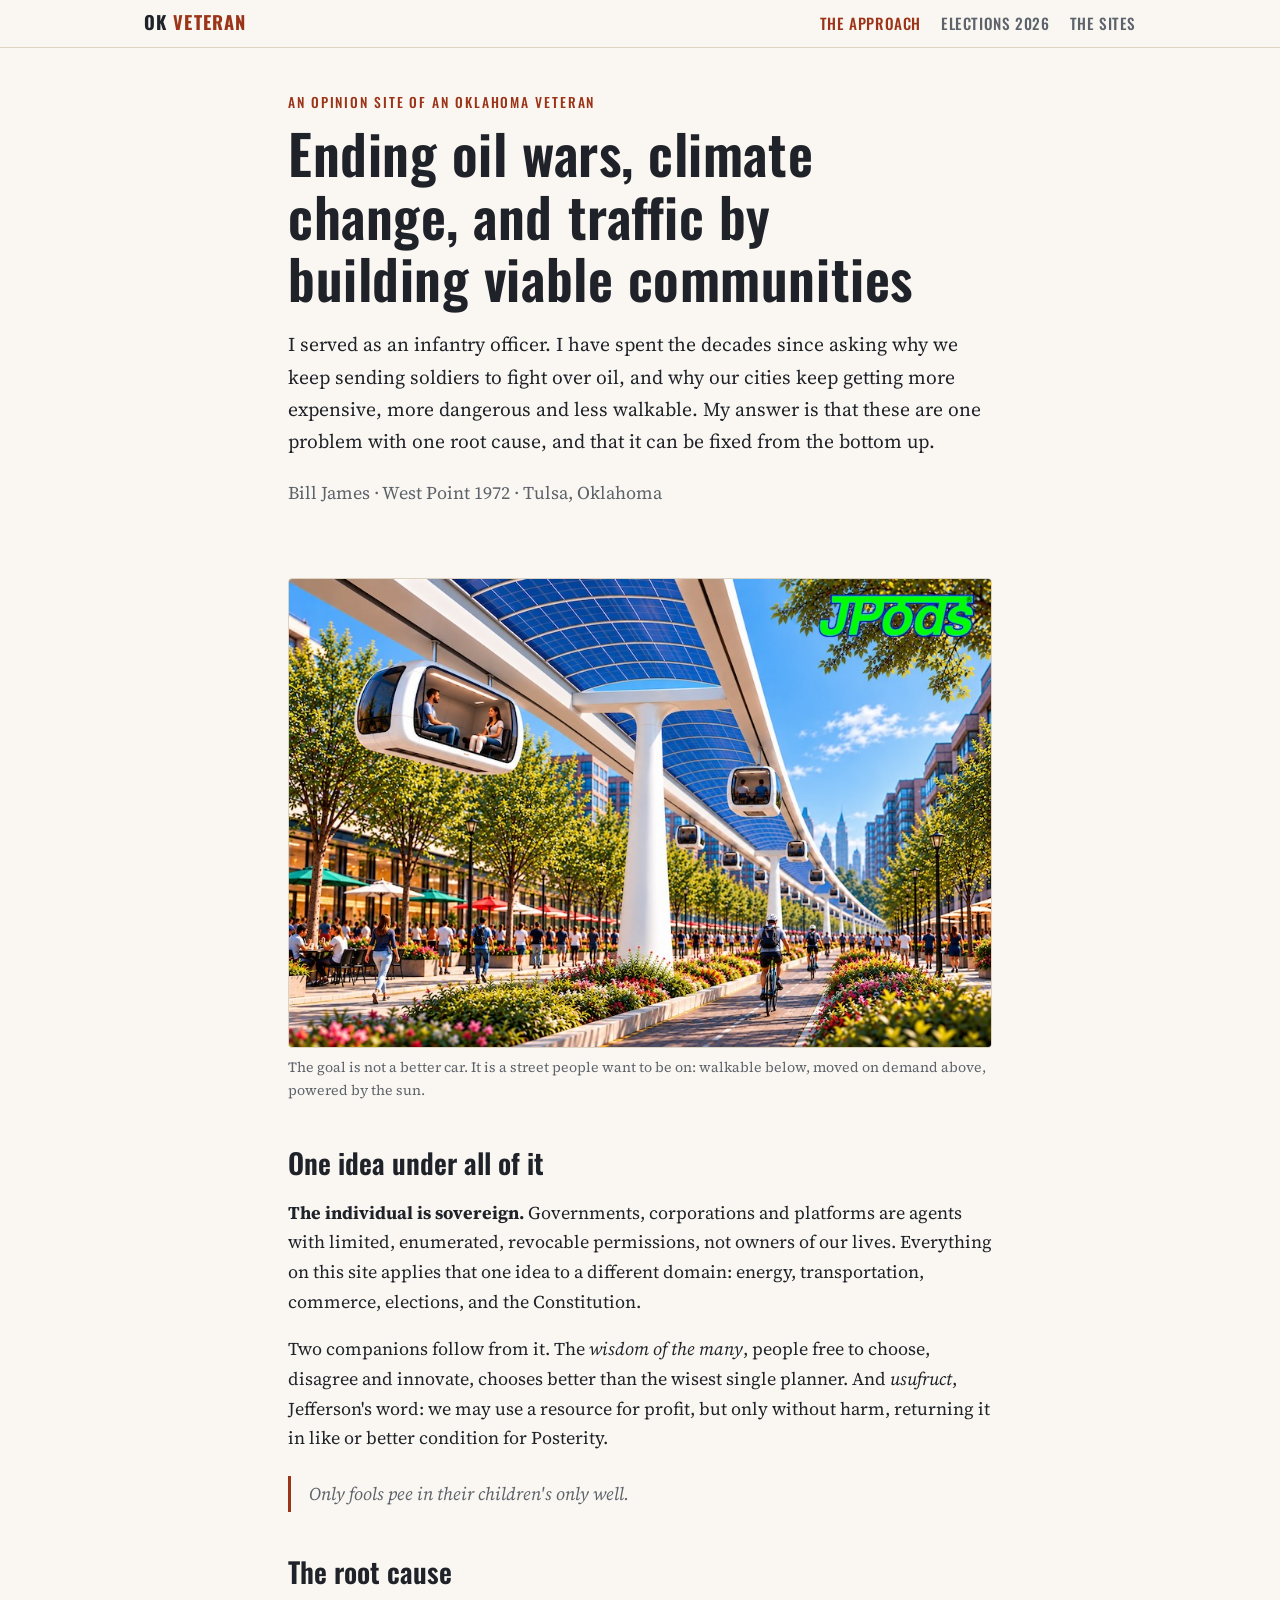
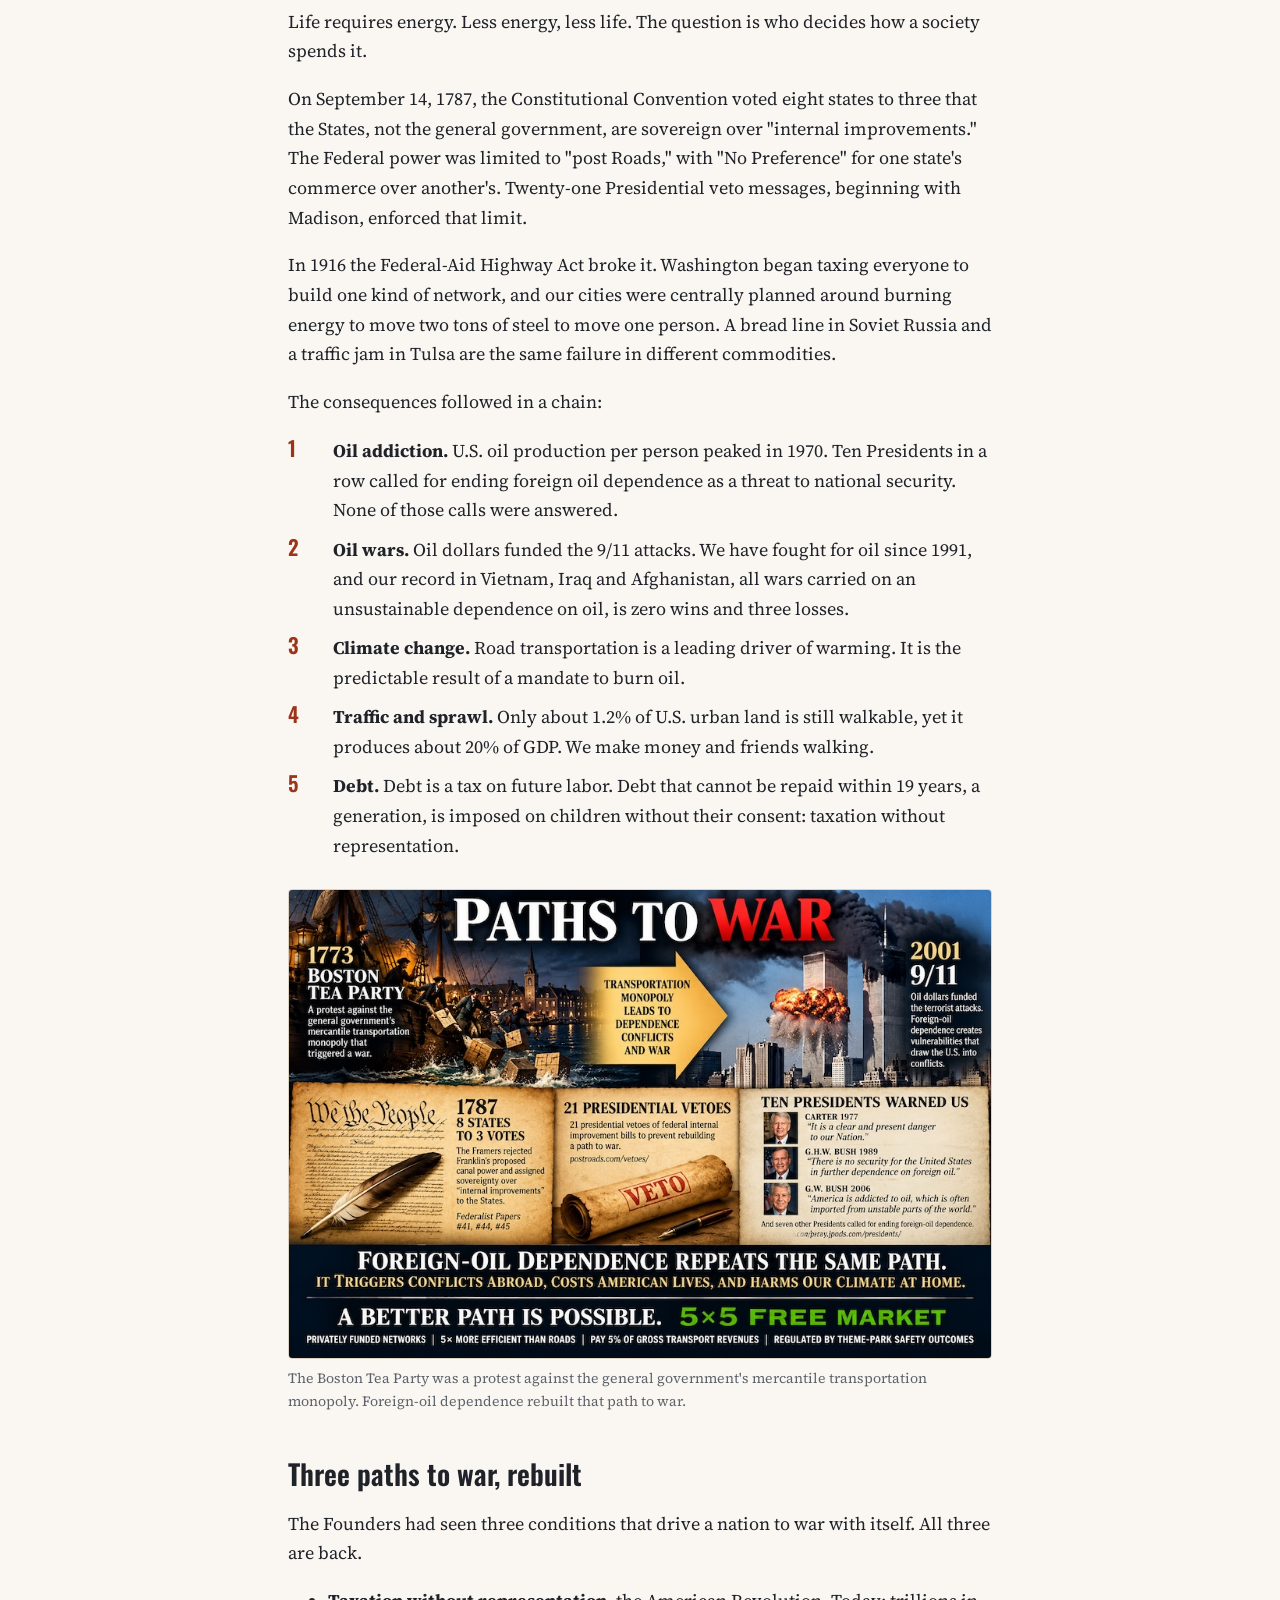
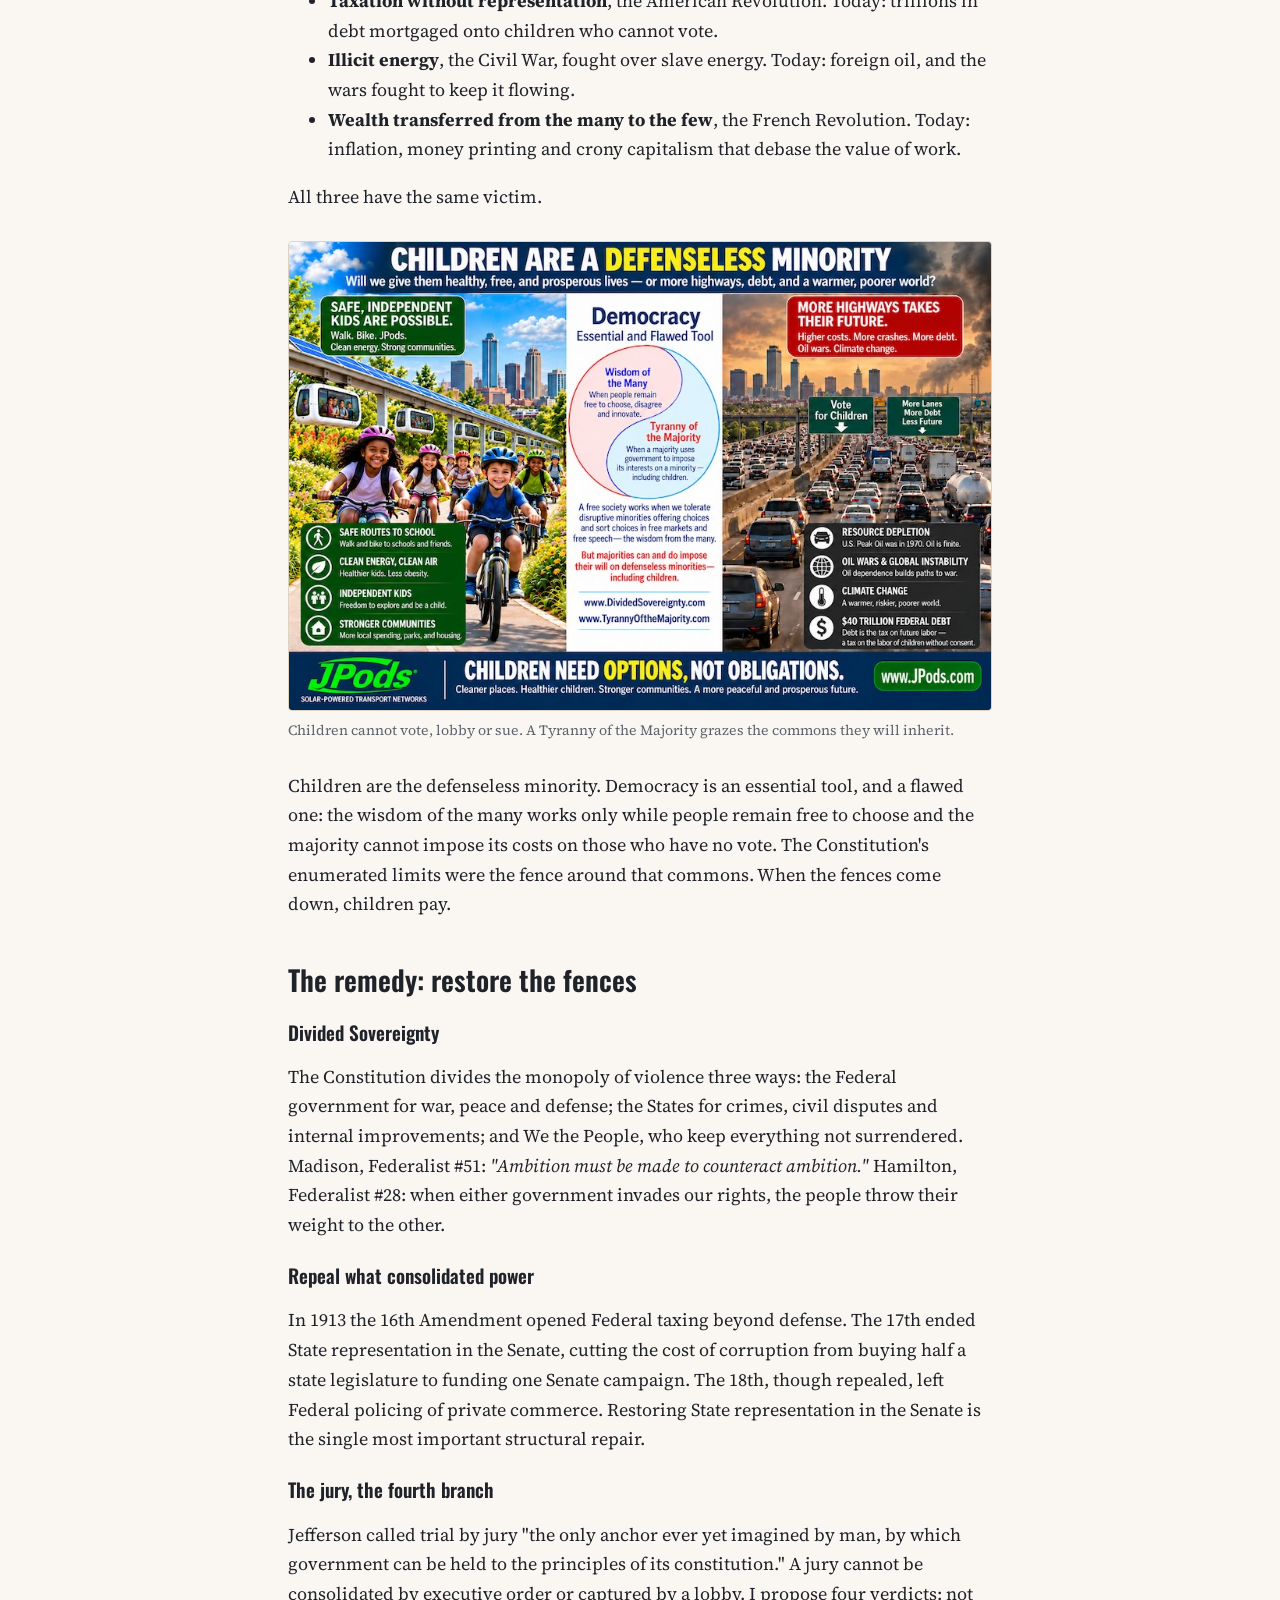
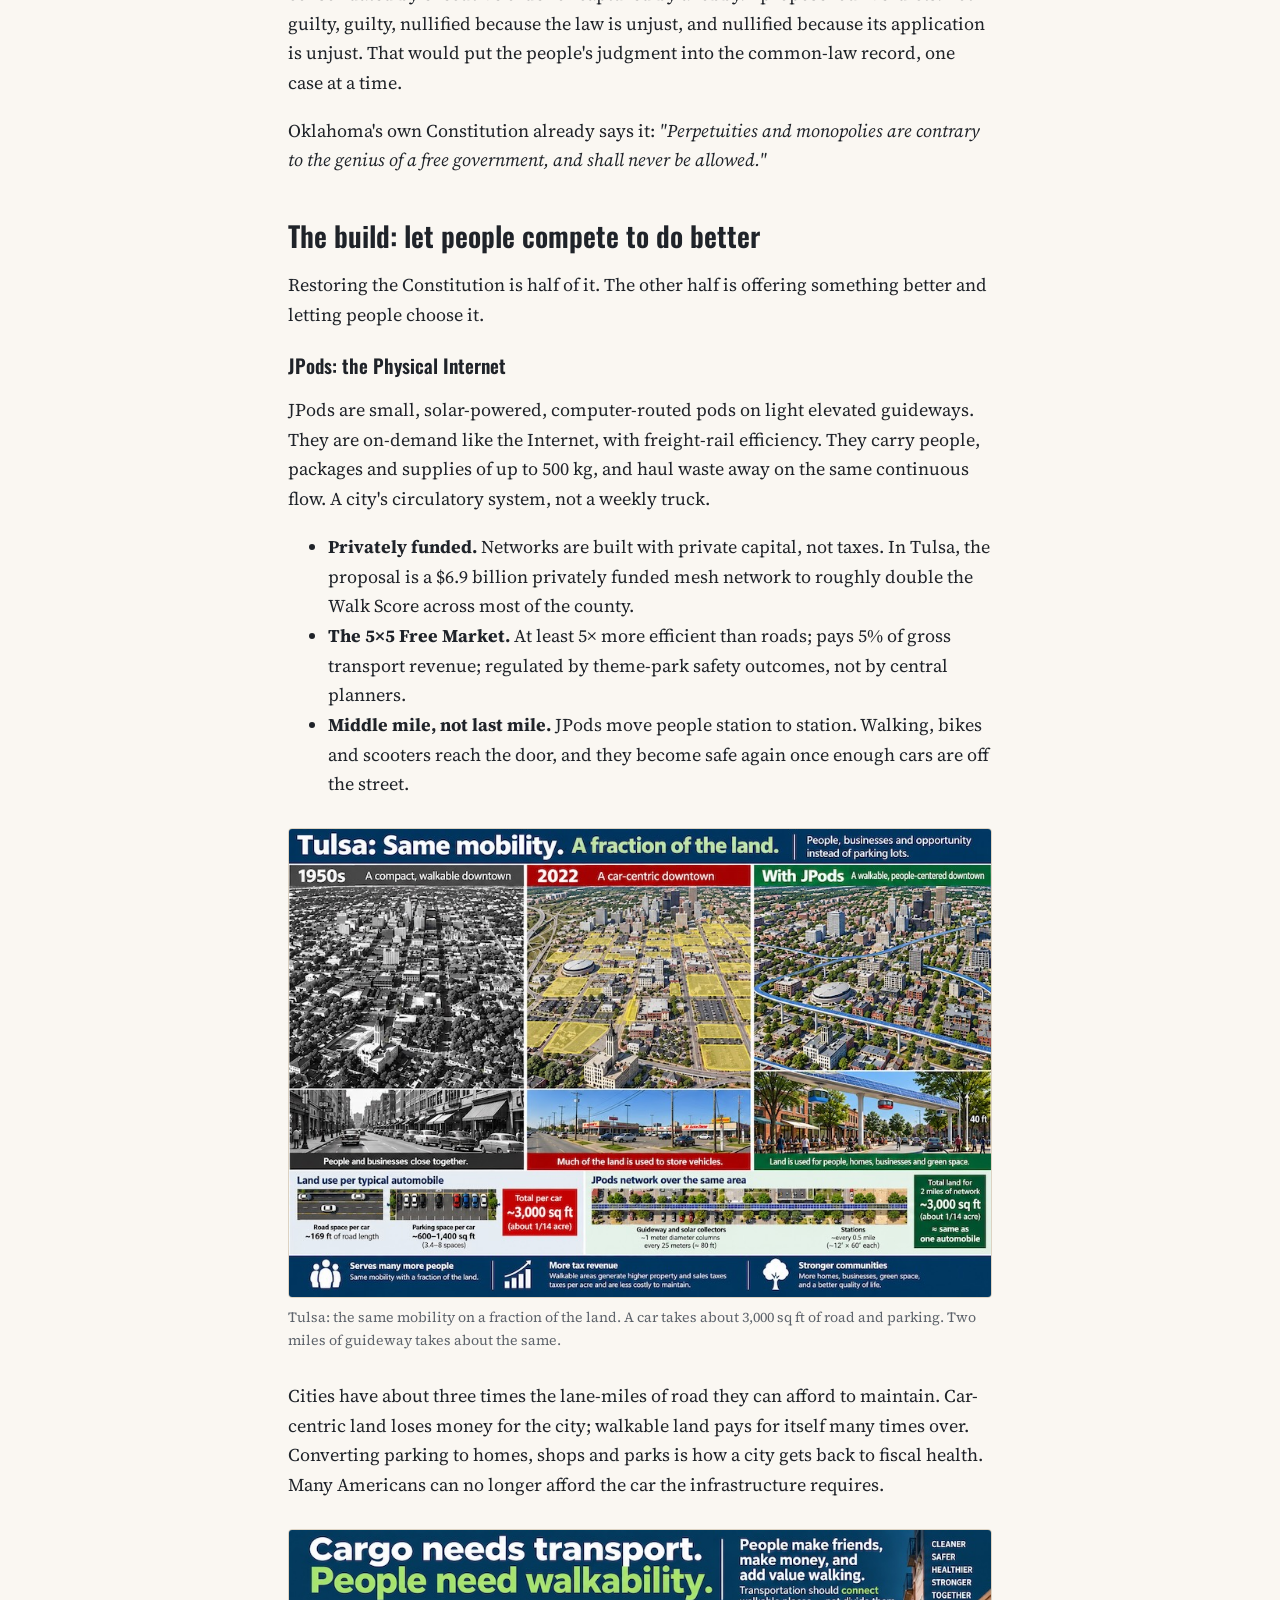
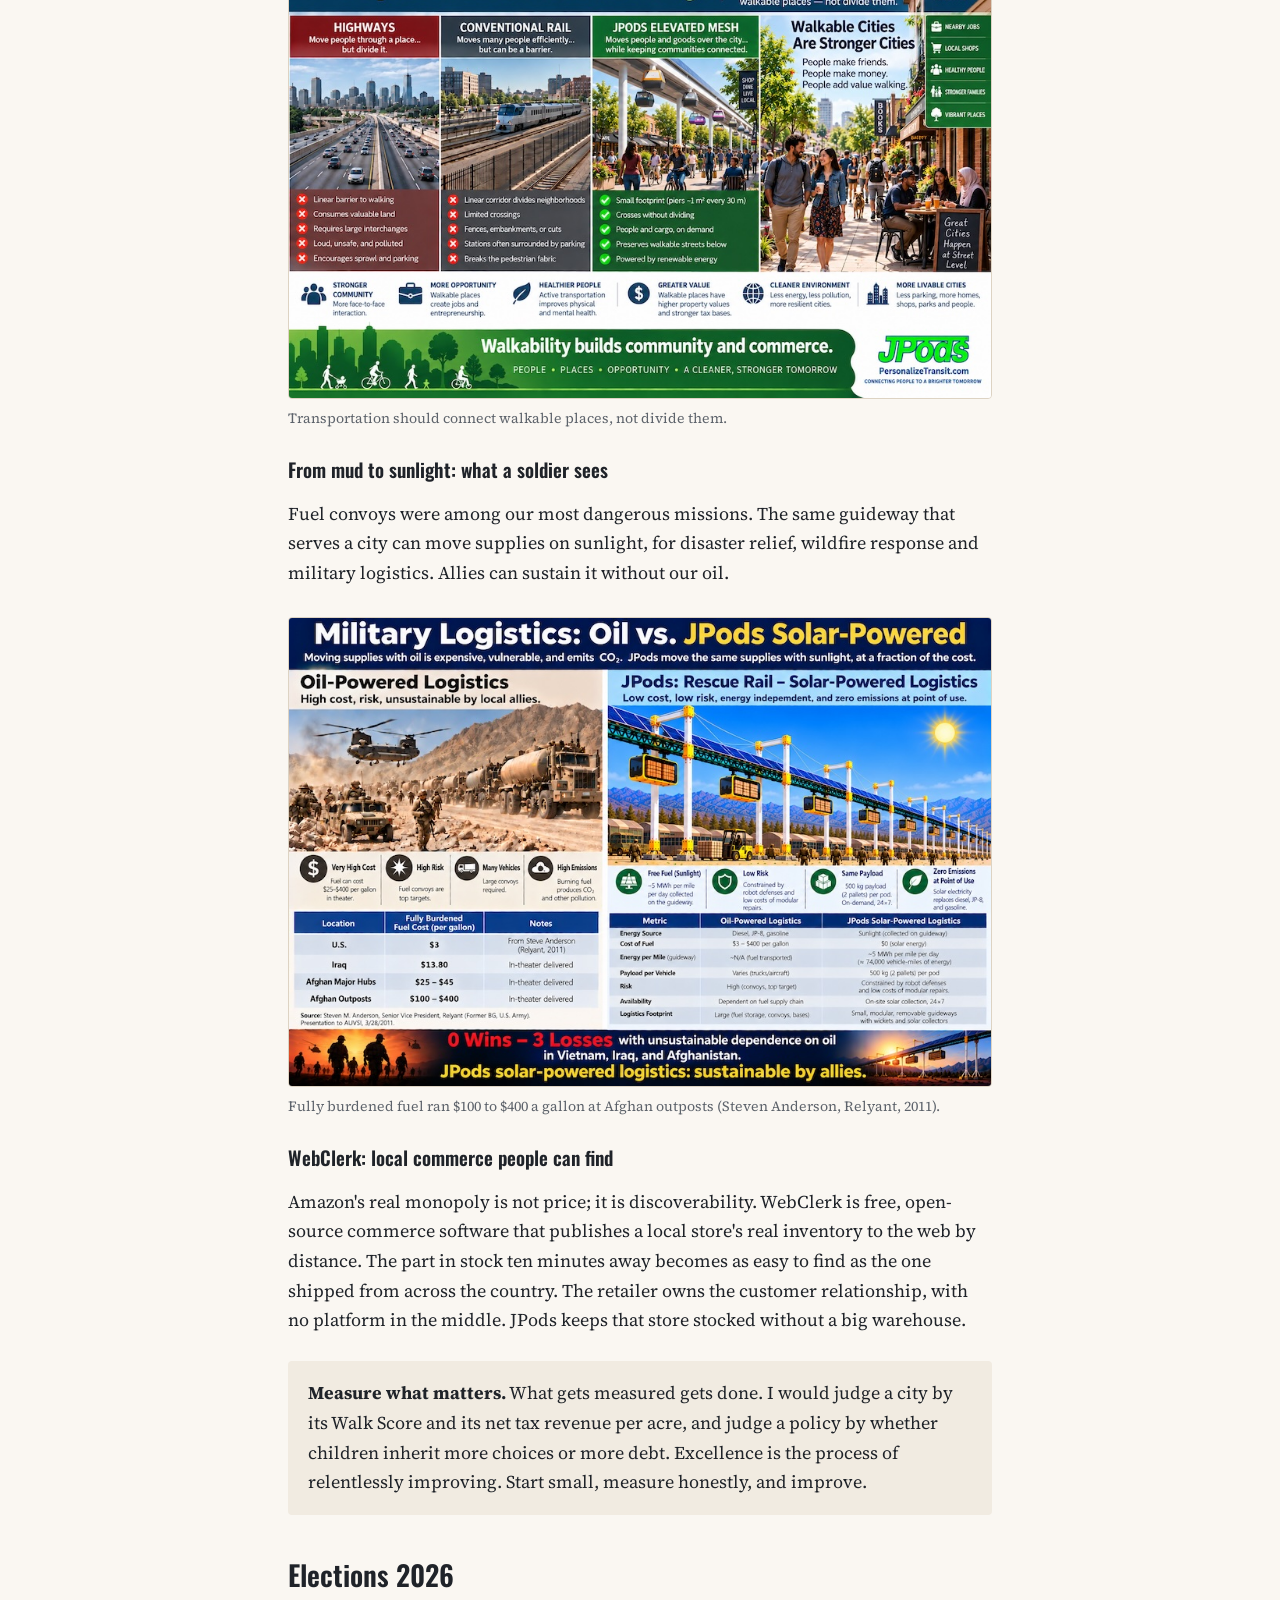
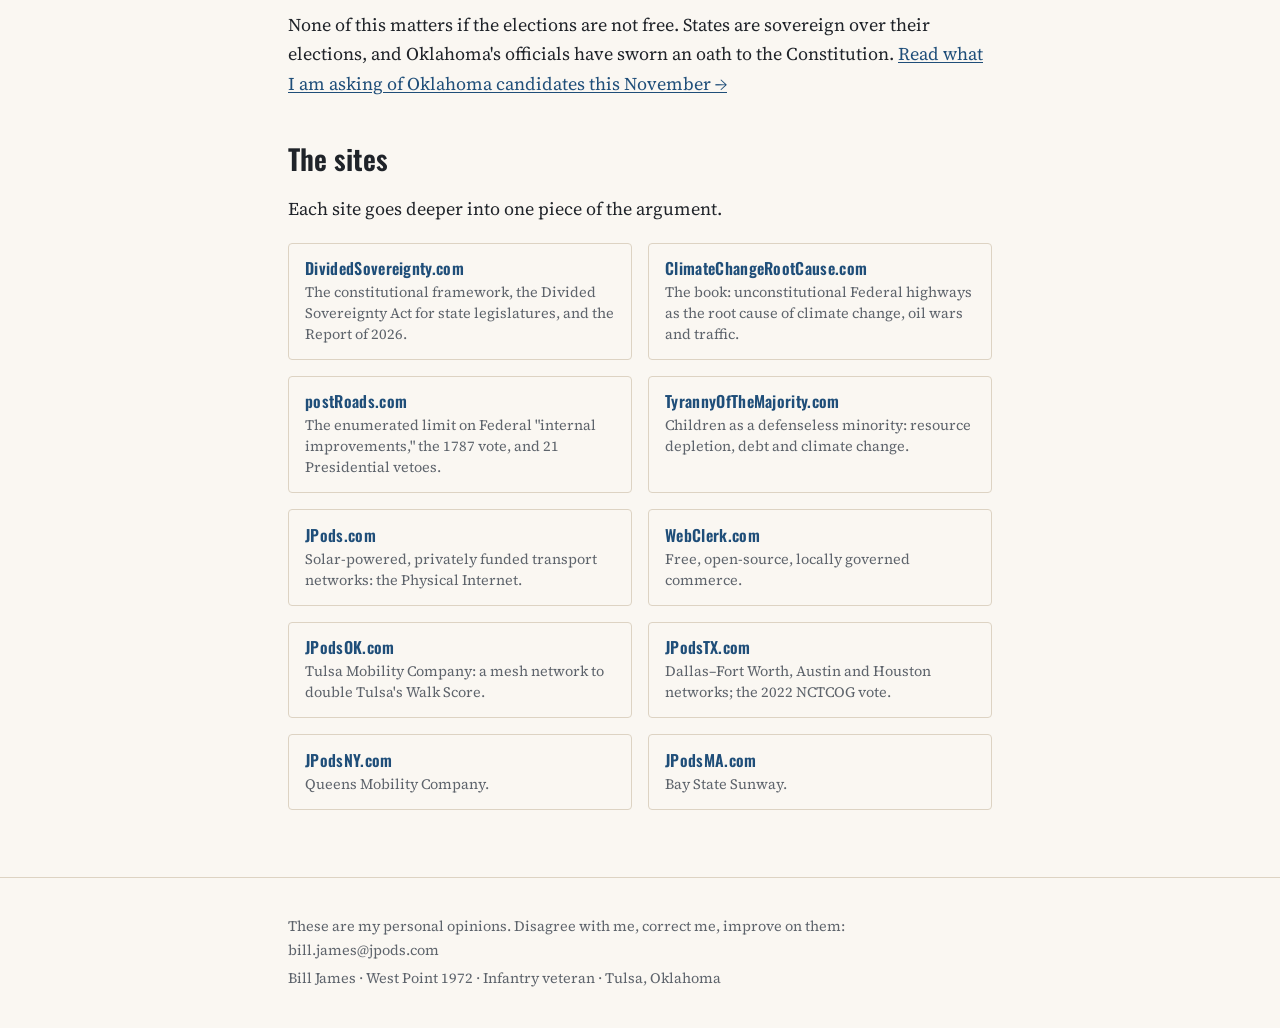
==== index.html @ 6b3b81b1 "OK Veteran: The Approach and Elections 2026 pages, shared style, JPods images Co-Authored-By: Claude" ====
<!doctype html>
<html lang="en">
<head>
<meta charset="utf-8">
<meta name="viewport" content="width=device-width, initial-scale=1">
<title>OK Veteran</title>
<meta name="description" content="An Oklahoma veteran's personal approach to ending oil wars, climate change and traffic, and building viable communities.">
<link rel="preconnect" href="https://fonts.googleapis.com">
<link rel="preconnect" href="https://fonts.gstatic.com" crossorigin>
<link rel="stylesheet" href="https://fonts.googleapis.com/css2?family=Oswald:wght@500;600;700&family=Source+Serif+4:ital,wght@0,400;0,600;1,400&display=swap">
<link rel="stylesheet" href="style.css">
</head>
<body>

<nav class="site-nav">
  <div class="container wide">
    <a class="brand" href="index.html">OK <span>Veteran</span></a>
    <a href="index.html" aria-current="page">The Approach</a>
    <a href="elections-2026.html">Elections 2026</a>
    <a href="#sites">The Sites</a>
  </div>
</nav>

<header class="hero">
  <div class="container">
    <p class="kicker">An opinion site of an Oklahoma veteran</p>
    <h1>Ending oil wars, climate change, and traffic by building viable communities</h1>
    <p class="lede">I served as an infantry officer. I have spent the decades since asking why we keep sending soldiers to
      fight over oil, and why our cities keep getting more expensive, more dangerous and less walkable. My answer is that
      these are one problem with one root cause, and that it can be fixed from the bottom up.</p>
    <p class="muted">Bill James &middot; West Point 1972 &middot; Tulsa, Oklahoma</p>
  </div>
</header>

<main>
  <div class="container">

    <figure>
      <img src="images/jpods-street.jpg" alt="Solar-covered elevated guideway with small suspended pods above a tree-lined street full of pedestrians, cafés and cyclists" width="900" height="600">
      <figcaption>The goal is not a better car. It is a street people want to be on: walkable below, moved on demand above, powered by the sun.</figcaption>
    </figure>

    <h2>One idea under all of it</h2>
    <p><strong>The individual is sovereign.</strong> Governments, corporations and platforms are agents with limited,
      enumerated, revocable permissions, not owners of our lives. Everything on this site applies that one idea to a
      different domain: energy, transportation, commerce, elections, and the Constitution.</p>
    <p>Two companions follow from it. The <em>wisdom of the many</em>, people free to choose, disagree and innovate,
      chooses better than the wisest single planner. And <em>usufruct</em>, Jefferson's word: we may use a resource for
      profit, but only without harm, returning it in like or better condition for Posterity.</p>
    <blockquote>Only fools pee in their children's only well.</blockquote>

    <h2>The root cause</h2>
    <p>Life requires energy. Less energy, less life. The question is who decides how a society spends it.</p>
    <p>On September 14, 1787, the Constitutional Convention voted eight states to three that the States, not the
      general government, are sovereign over "internal improvements." The Federal power was limited to "post Roads,"
      with "No Preference" for one state's commerce over another's. Twenty-one Presidential veto messages, beginning
      with Madison, enforced that limit.</p>
    <p>In 1916 the Federal-Aid Highway Act broke it. Washington began taxing everyone to build one kind of network,
      and our cities were centrally planned around burning energy to move two tons of steel to move one person. A
      bread line in Soviet Russia and a traffic jam in Tulsa are the same failure in different commodities.</p>
    <p>The consequences followed in a chain:</p>
    <ol class="chain">
      <li><span><strong>Oil addiction.</strong> U.S. oil production per person peaked in 1970. Ten Presidents in a row
        called for ending foreign oil dependence as a threat to national security. None of those calls were answered.</span></li>
      <li><span><strong>Oil wars.</strong> Oil dollars funded the 9/11 attacks. We have fought for oil since 1991, and
        our record in Vietnam, Iraq and Afghanistan, all wars carried on an unsustainable dependence on oil, is zero
        wins and three losses.</span></li>
      <li><span><strong>Climate change.</strong> Road transportation is a leading driver of warming. It is the predictable
        result of a mandate to burn oil.</span></li>
      <li><span><strong>Traffic and sprawl.</strong> Only about 1.2% of U.S. urban land is still walkable, yet it produces
        about 20% of GDP. We make money and friends walking.</span></li>
      <li><span><strong>Debt.</strong> Debt is a tax on future labor. Debt that cannot be repaid within 19 years, a
        generation, is imposed on children without their consent: taxation without representation.</span></li>
    </ol>

    <figure>
      <img src="images/paths-to-war.jpg" alt="Infographic: Paths to War, from the 1773 Boston Tea Party against a transportation monopoly to 9/11 funded by oil dollars; 1787 vote of 8 states to 3; 21 Presidential vetoes; ten Presidents warned of foreign oil" width="900" height="600">
      <figcaption>The Boston Tea Party was a protest against the general government's mercantile transportation monopoly. Foreign-oil dependence rebuilt that path to war.</figcaption>
    </figure>

    <h2>Three paths to war, rebuilt</h2>
    <p>The Founders had seen three conditions that drive a nation to war with itself. All three are back.</p>
    <ul>
      <li><strong>Taxation without representation</strong>, the American Revolution. Today: trillions in debt mortgaged
        onto children who cannot vote.</li>
      <li><strong>Illicit energy</strong>, the Civil War, fought over slave energy. Today: foreign oil, and the wars
        fought to keep it flowing.</li>
      <li><strong>Wealth transferred from the many to the few</strong>, the French Revolution. Today: inflation, money
        printing and crony capitalism that debase the value of work.</li>
    </ul>
    <p>All three have the same victim.</p>

    <figure>
      <img src="images/children-minority.jpg" alt="Infographic: Children are a defenseless minority. Left, children biking safely beneath solar pods; right, a congested highway labeled resource depletion, oil wars, climate change and federal debt" width="900" height="600">
      <figcaption>Children cannot vote, lobby or sue. A Tyranny of the Majority grazes the commons they will inherit.</figcaption>
    </figure>
    <p>Children are the defenseless minority. Democracy is an essential tool, and a flawed one: the wisdom of the many
      works only while people remain free to choose and the majority cannot impose its costs on those who have no vote.
      The Constitution's enumerated limits were the fence around that commons. When the fences come down, children pay.</p>

    <h2>The remedy: restore the fences</h2>
    <h3>Divided Sovereignty</h3>
    <p>The Constitution divides the monopoly of violence three ways: the Federal government for war, peace and defense;
      the States for crimes, civil disputes and internal improvements; and We the People, who keep everything not
      surrendered. Madison, Federalist #51: <em>"Ambition must be made to counteract ambition."</em> Hamilton,
      Federalist #28: when either government invades our rights, the people throw their weight to the other.</p>
    <h3>Repeal what consolidated power</h3>
    <p>In 1913 the 16th Amendment opened Federal taxing beyond defense. The 17th ended State representation in the
      Senate, cutting the cost of corruption from buying half a state legislature to funding one Senate campaign. The
      18th, though repealed, left Federal policing of private commerce. Restoring State representation in the Senate
      is the single most important structural repair.</p>
    <h3>The jury, the fourth branch</h3>
    <p>Jefferson called trial by jury "the only anchor ever yet imagined by man, by which government can be held to the
      principles of its constitution." A jury cannot be consolidated by executive order or captured by a lobby. I
      propose four verdicts: not guilty, guilty, nullified because the law is unjust, and nullified because its
      application is unjust. That would put the people's judgment into the common-law record, one case at a time.</p>
    <p>Oklahoma's own Constitution already says it: <em>"Perpetuities and monopolies are contrary to the genius of a free
      government, and shall never be allowed."</em></p>

    <h2>The build: let people compete to do better</h2>
    <p>Restoring the Constitution is half of it. The other half is offering something better and letting people choose it.</p>
    <h3>JPods: the Physical Internet</h3>
    <p>JPods are small, solar-powered, computer-routed pods on light elevated guideways. They are on-demand like the
      Internet, with freight-rail efficiency. They carry people, packages and supplies of up to 500 kg, and haul waste
      away on the same continuous flow. A city's circulatory system, not a weekly truck.</p>
    <ul>
      <li><strong>Privately funded.</strong> Networks are built with private capital, not taxes. In Tulsa, the proposal is
        a $6.9 billion privately funded mesh network to roughly double the Walk Score across most of the county.</li>
      <li><strong>The 5&times;5 Free Market.</strong> At least 5&times; more efficient than roads; pays 5% of gross
        transport revenue; regulated by theme-park safety outcomes, not by central planners.</li>
      <li><strong>Middle mile, not last mile.</strong> JPods move people station to station. Walking, bikes and scooters
        reach the door, and they become safe again once enough cars are off the street.</li>
    </ul>

    <figure>
      <img src="images/tulsa-land.jpg" alt="Infographic: Tulsa in the 1950s compact and walkable, in 2022 car-centric with parking lots highlighted, and with JPods walkable and people-centered; about 3,000 square feet of land per car versus about the same for two miles of JPods guideway" width="900" height="600">
      <figcaption>Tulsa: the same mobility on a fraction of the land. A car takes about 3,000 sq ft of road and parking. Two miles of guideway takes about the same.</figcaption>
    </figure>

    <p>Cities have about three times the lane-miles of road they can afford to maintain. Car-centric land loses money for
      the city; walkable land pays for itself many times over. Converting parking to homes, shops and parks is how a
      city gets back to fiscal health. Many Americans can no longer afford the car the infrastructure requires.</p>

    <figure>
      <img src="images/walkable-city.jpg" alt="Infographic: Cargo needs transport, people need walkability. Highways and conventional rail divide neighborhoods; a JPods elevated mesh crosses without dividing; walkable cities are stronger cities" width="900" height="600">
      <figcaption>Transportation should connect walkable places, not divide them.</figcaption>
    </figure>

    <h3>From mud to sunlight: what a soldier sees</h3>
    <p>Fuel convoys were among our most dangerous missions. The same guideway that serves a city can move supplies on
      sunlight, for disaster relief, wildfire response and military logistics. Allies can sustain it without our oil.</p>
    <figure>
      <img src="images/oil-vs-solar-logistics.jpg" alt="Infographic: Military logistics, oil versus JPods solar-powered. Fully burdened fuel cost from $3 a gallon in the U.S. to $100 to $400 at Afghan outposts; solar guideways collect about 5 MWh per mile per day" width="900" height="600">
      <figcaption>Fully burdened fuel ran $100 to $400 a gallon at Afghan outposts (Steven Anderson, Relyant, 2011).</figcaption>
    </figure>

    <h3>WebClerk: local commerce people can find</h3>
    <p>Amazon's real monopoly is not price; it is discoverability. WebClerk is free, open-source commerce software that
      publishes a local store's real inventory to the web by distance. The part in stock ten minutes away becomes as
      easy to find as the one shipped from across the country. The retailer owns the customer relationship, with no
      platform in the middle. JPods keeps that store stocked without a big warehouse.</p>

    <div class="callout">
      <p><strong>Measure what matters.</strong> What gets measured gets done. I would judge a city by its Walk Score and
        its net tax revenue per acre, and judge a policy by whether children inherit more choices or more debt.
        Excellence is the process of relentlessly improving. Start small, measure honestly, and improve.</p>
    </div>

    <h2>Elections 2026</h2>
    <p>None of this matters if the elections are not free. States are sovereign over their elections, and Oklahoma's
      officials have sworn an oath to the Constitution. <a href="elections-2026.html">Read what I am asking of Oklahoma
      candidates this November &rarr;</a></p>

    <h2 id="sites">The sites</h2>
    <p>Each site goes deeper into one piece of the argument.</p>
    <div class="sites">
      <a href="https://www.dividedsovereignty.com/"><strong>DividedSovereignty.com</strong><span>The constitutional framework, the Divided Sovereignty Act for state legislatures, and the Report of 2026.</span></a>
      <a href="https://www.climatechangerootcause.com/"><strong>ClimateChangeRootCause.com</strong><span>The book: unconstitutional Federal highways as the root cause of climate change, oil wars and traffic.</span></a>
      <a href="https://www.postroads.com/"><strong>postRoads.com</strong><span>The enumerated limit on Federal "internal improvements," the 1787 vote, and 21 Presidential vetoes.</span></a>
      <a href="https://tyrannyofthemajority.com/"><strong>TyrannyOfTheMajority.com</strong><span>Children as a defenseless minority: resource depletion, debt and climate change.</span></a>
      <a href="https://jpods.com/"><strong>JPods.com</strong><span>Solar-powered, privately funded transport networks: the Physical Internet.</span></a>
      <a href="https://www.webclerk.com/"><strong>WebClerk.com</strong><span>Free, open-source, locally governed commerce.</span></a>
      <a href="https://www.tulsamobilitycompany.com/"><strong>JPodsOK.com</strong><span>Tulsa Mobility Company: a mesh network to double Tulsa's Walk Score.</span></a>
      <a href="https://jpodstx.com/"><strong>JPodsTX.com</strong><span>Dallas–Fort Worth, Austin and Houston networks; the 2022 NCTCOG vote.</span></a>
      <a href="https://www.queensmobilitycompany.com/"><strong>JPodsNY.com</strong><span>Queens Mobility Company.</span></a>
      <a href="https://baystatesunway.com/"><strong>JPodsMA.com</strong><span>Bay State Sunway.</span></a>
    </div>

  </div>
</main>

<footer>
  <div class="container">
    <p>These are my personal opinions. Disagree with me, correct me, improve on them: bill.james@jpods.com</p>
    <p>Bill James &middot; West Point 1972 &middot; Infantry veteran &middot; Tulsa, Oklahoma</p>
  </div>
</footer>

</body>
</html>
---- style.css ----
/* OK Veteran — personal opinion site of Bill James. Red earth and prairie sky. */
:root {
  --bg: #faf7f2; --surface: #f1ebe1; --fg: #1f2329; --muted: #5d636b; --rule: #ddd3c3;
  --accent: #9b3418; --accent-2: #1f4e79; --on-accent: #ffffff;
  color-scheme: light;
}
@media (prefers-color-scheme: dark) {
  :root { --bg: #15181c; --surface: #1e2328; --fg: #ece6dc; --muted: #a2a8b0; --rule: #313840;
          --accent: #e0805f; --accent-2: #8bb8e0; --on-accent: #15181c; color-scheme: dark; }
}
* { box-sizing: border-box; }
html { -webkit-text-size-adjust: 100%; }
body { margin: 0; background: var(--bg); color: var(--fg);
       font: 18px/1.65 "Source Serif 4", Georgia, "Times New Roman", serif; }
img { max-width: 100%; height: auto; display: block; }
a { color: var(--accent-2); text-underline-offset: 2px; }
.container { max-width: 46rem; margin: 0 auto; padding-inline: 16px; }
.wide { max-width: 64rem; }

/* nav */
.site-nav { border-bottom: 1px solid var(--rule); }
.site-nav .container { display: flex; flex-wrap: wrap; align-items: baseline; gap: .25rem 1.25rem; padding-block: .8rem; }
.brand { font: 700 1.15rem/1 "Oswald", "Arial Narrow", sans-serif; letter-spacing: .06em; text-transform: uppercase;
         color: var(--fg); text-decoration: none; margin-right: auto; }
.brand span { color: var(--accent); }
.site-nav a:not(.brand) { font: 500 .95rem/1.4 "Oswald", "Arial Narrow", sans-serif; letter-spacing: .04em;
         text-transform: uppercase; color: var(--muted); text-decoration: none; }
.site-nav a[aria-current="page"], .site-nav a:not(.brand):hover { color: var(--accent); }

/* type */
h1, h2, h3 { font-family: "Oswald", "Arial Narrow", sans-serif; font-weight: 600; line-height: 1.15; text-wrap: balance; }
h1 { font-size: clamp(2.2rem, 6vw, 3.4rem); margin: 0 0 .5rem; letter-spacing: .01em; }
h2 { font-size: 1.75rem; margin: 2.8rem 0 .6rem; }
h3 { font-size: 1.2rem; margin: 1.6rem 0 .3rem; }
.kicker { font: 500 .85rem/1 "Oswald", "Arial Narrow", sans-serif; letter-spacing: .14em; text-transform: uppercase; color: var(--accent); margin: 0 0 .8rem; }
.lede { font-size: 1.22rem; color: var(--fg); }
.muted { color: var(--muted); }
blockquote { margin: 1.4rem 0; padding: .2rem 0 .2rem 1.1rem; border-left: 3px solid var(--accent); color: var(--muted); font-style: italic; }
blockquote cite { display: block; font-style: normal; font-size: .9rem; margin-top: .3rem; }

/* sections */
header.hero { padding-block: 3rem 1.5rem; }
main { padding-block: 0 3rem; }
figure { margin: 1.8rem 0; }
figure img { border-radius: 4px; border: 1px solid var(--rule); }
figcaption { font-size: .88rem; color: var(--muted); margin-top: .5rem; }
.chain { display: grid; gap: .6rem; padding: 0; margin: 1.2rem 0; list-style: none; counter-reset: c; }
.chain li { counter-increment: c; display: grid; grid-template-columns: 2.2rem 1fr; gap: .6rem; align-items: baseline; }
.chain li::before { content: counter(c); font: 600 1.3rem/1 "Oswald", sans-serif; color: var(--accent); }
.callout { background: var(--surface); border-radius: 4px; padding: 1.1rem 1.25rem; margin: 1.6rem 0; }
.callout > :first-child { margin-top: 0; } .callout > :last-child { margin-bottom: 0; }
.date-big { font: 600 2rem/1.1 "Oswald", sans-serif; color: var(--accent); margin: 0; }

/* site directory */
.sites { display: grid; grid-template-columns: repeat(auto-fit, minmax(15rem, 1fr)); gap: 1rem; margin: 1.2rem 0; }
.sites a { display: block; padding: .9rem 1rem; border: 1px solid var(--rule); border-radius: 4px; text-decoration: none; color: var(--fg); min-width: 0; }
.sites a:hover { border-color: var(--accent); }
.sites strong { display: block; font: 600 1rem/1.3 "Oswald", sans-serif; letter-spacing: .02em; color: var(--accent-2); overflow-wrap: anywhere; }
.sites span { display: block; font-size: .9rem; color: var(--muted); line-height: 1.45; margin-top: .2rem; }

ol.questions { padding-left: 1.4rem; } ol.questions li { margin: .7rem 0; }
.btn { display: inline-block; background: var(--accent); color: var(--on-accent); padding: .55rem 1rem; border-radius: 4px;
       font: 500 .95rem/1.2 "Oswald", sans-serif; letter-spacing: .05em; text-transform: uppercase; text-decoration: none; }

footer { border-top: 1px solid var(--rule); padding-block: 2rem; font-size: .9rem; color: var(--muted); }
footer p { margin: .3rem 0; }
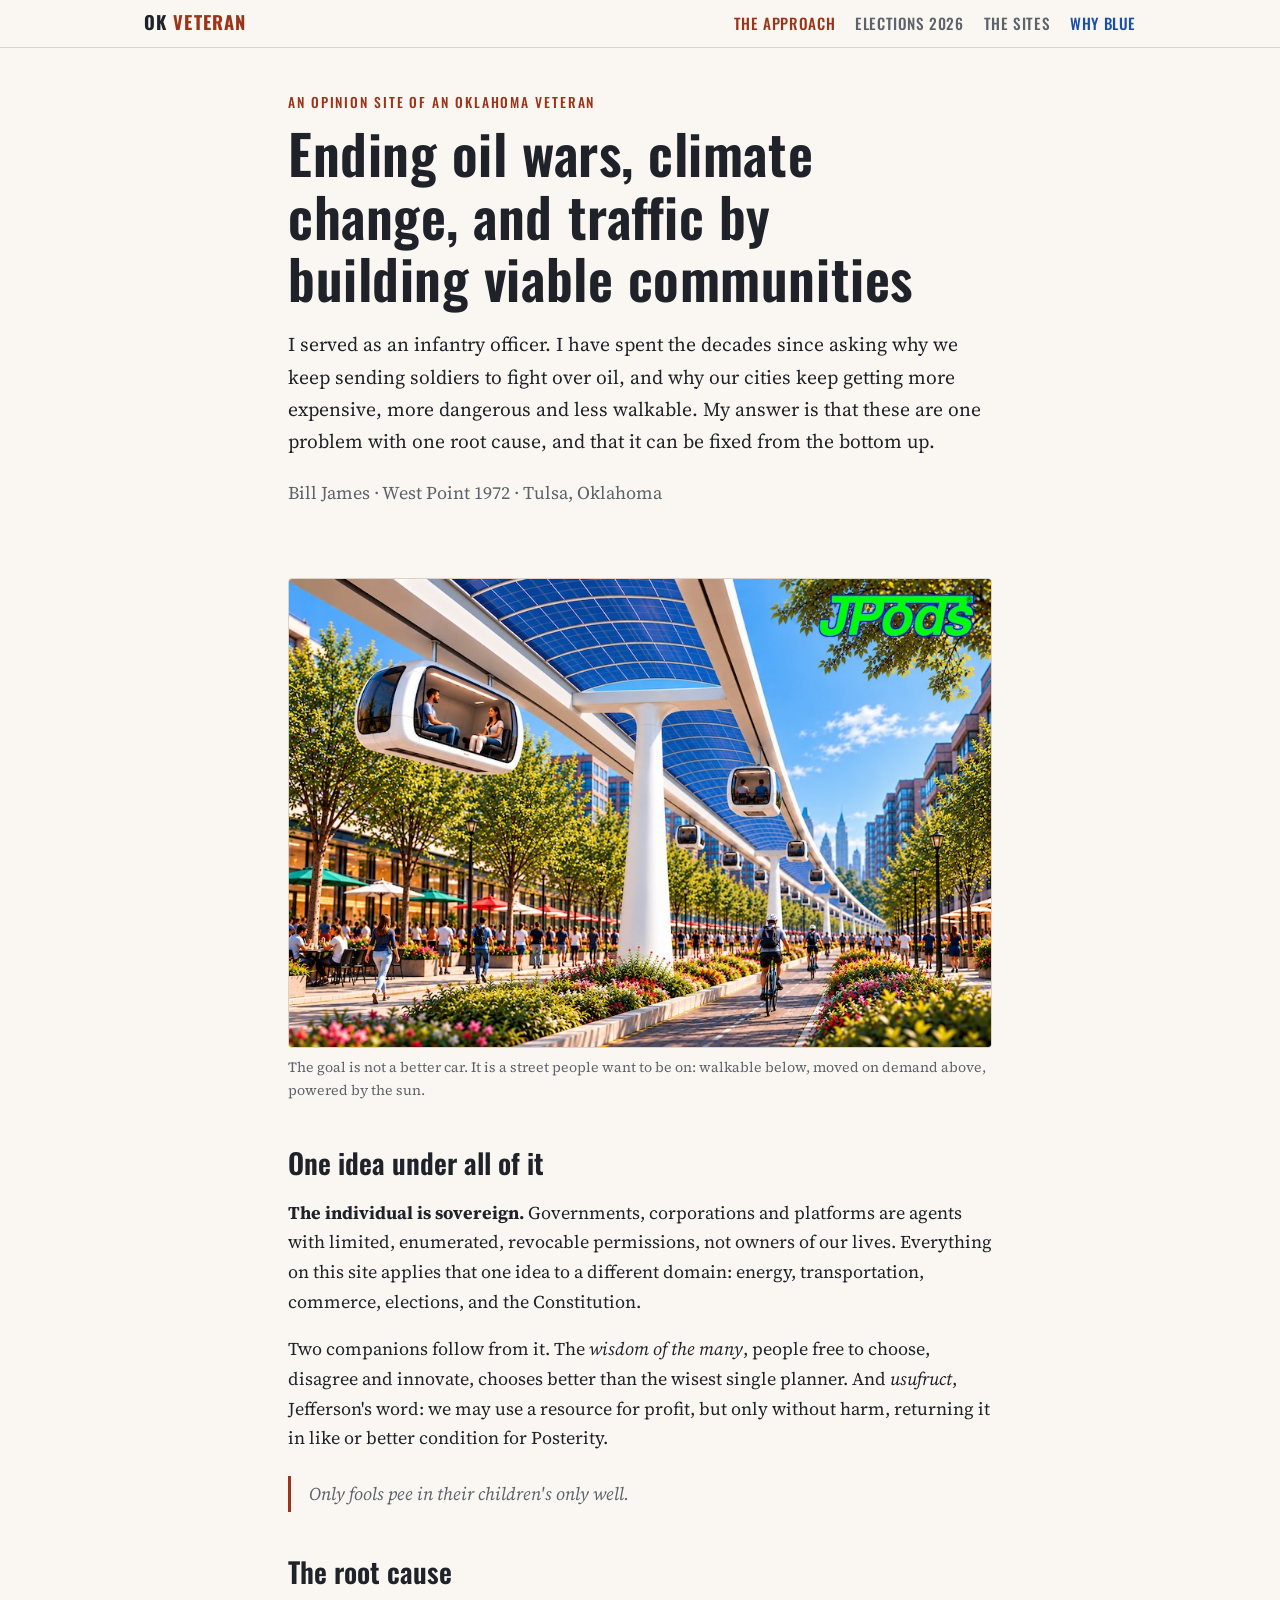
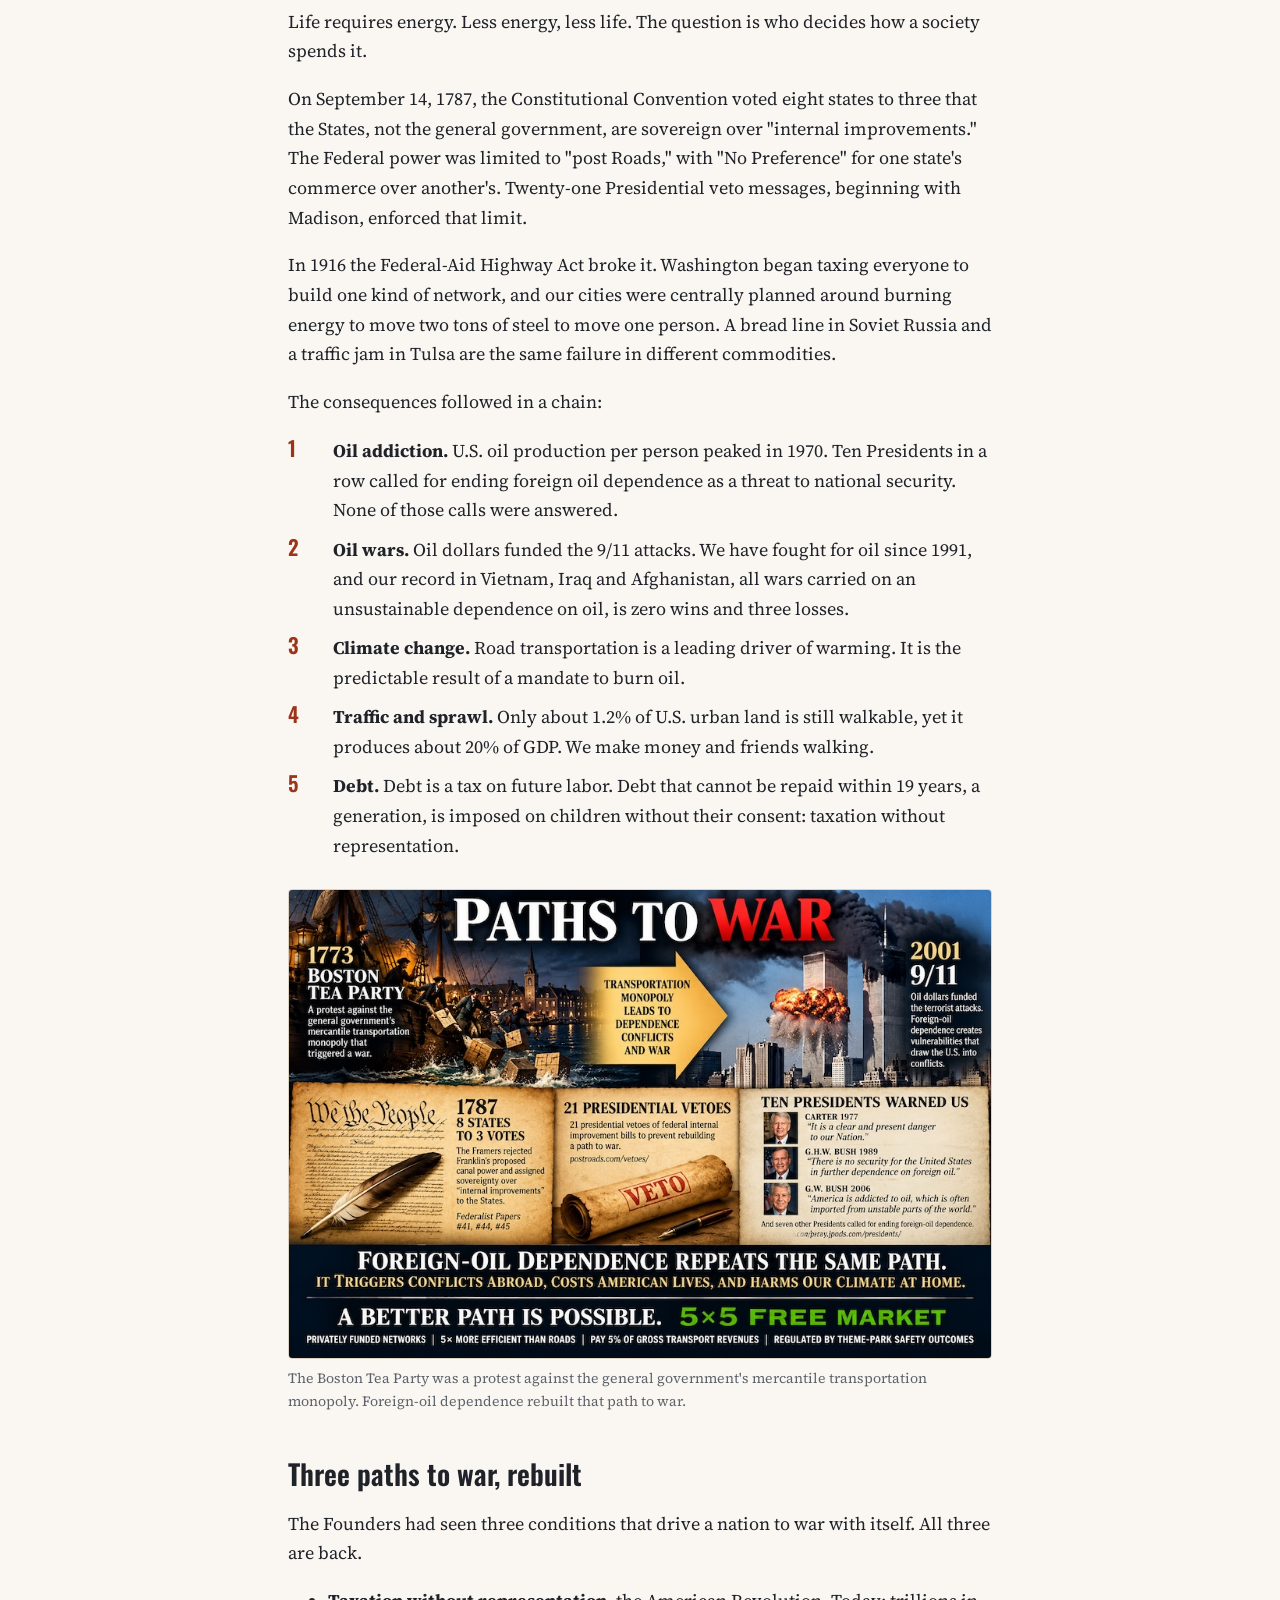
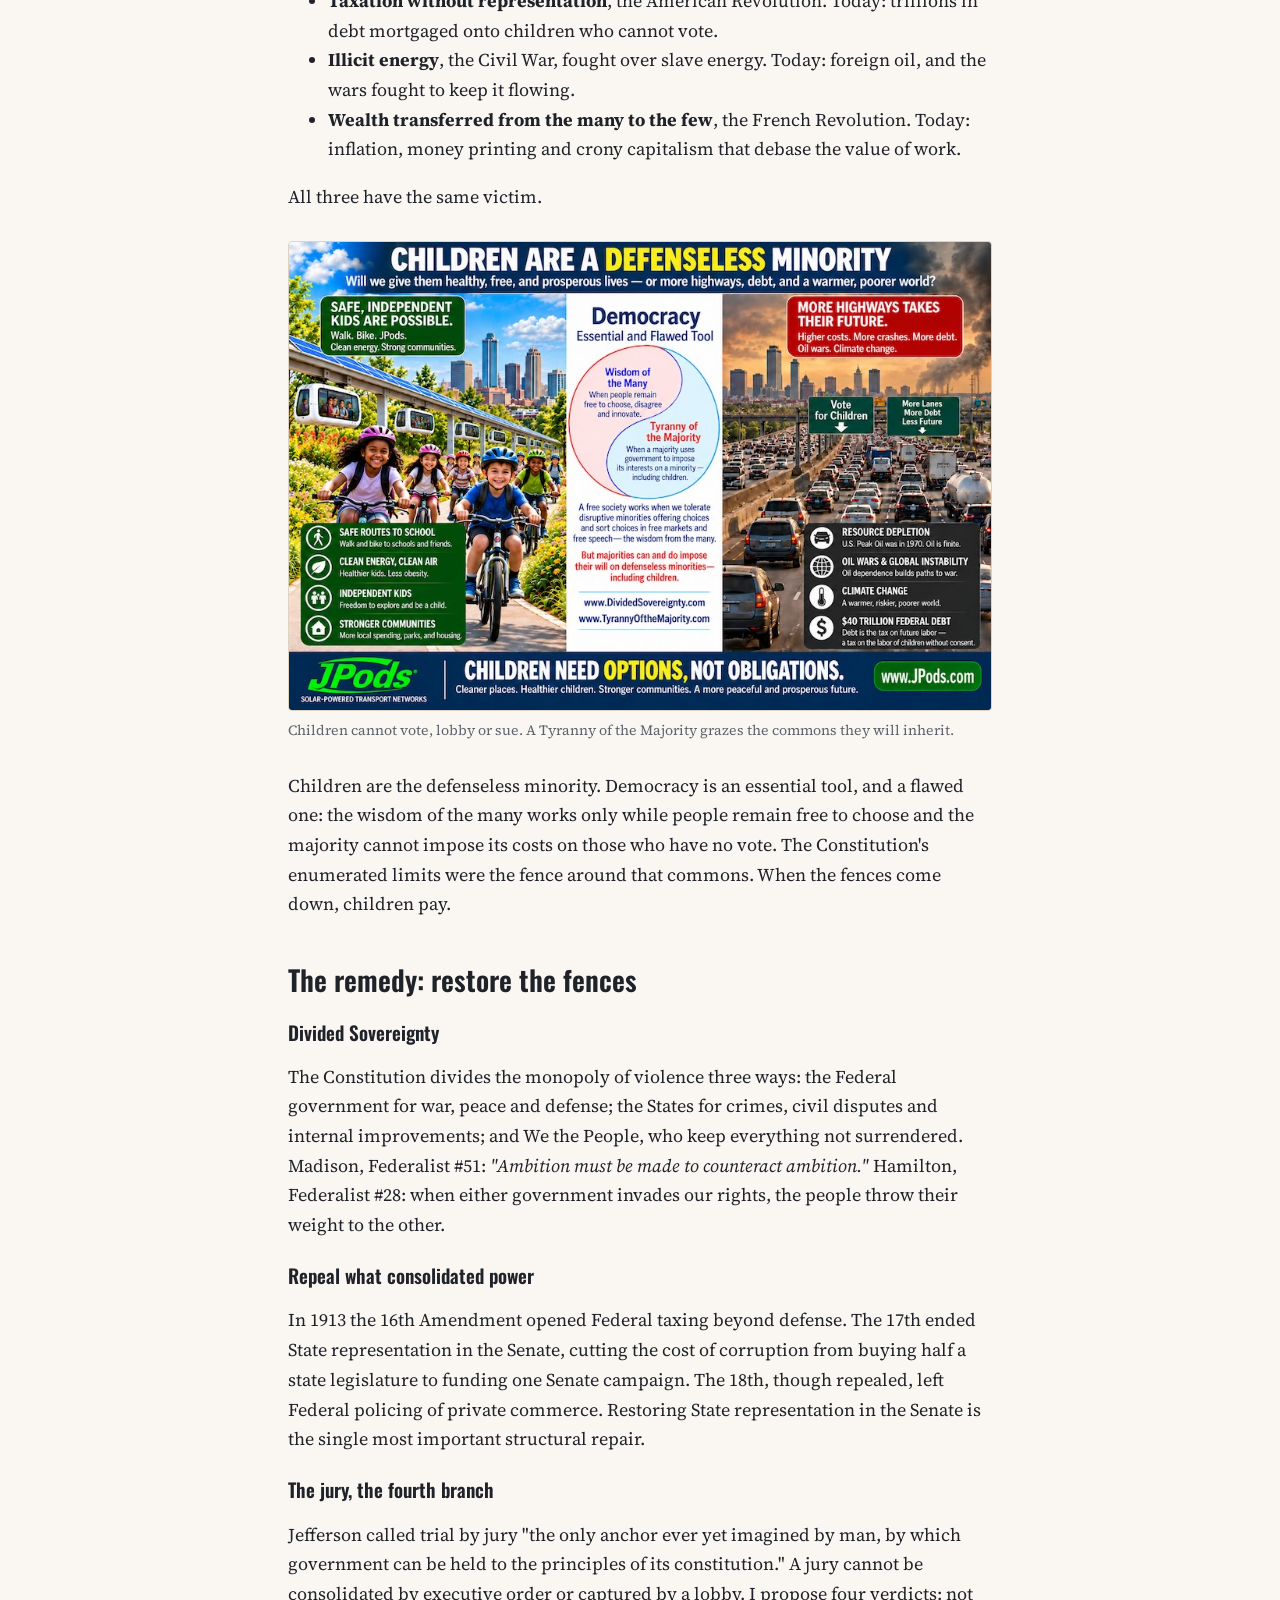
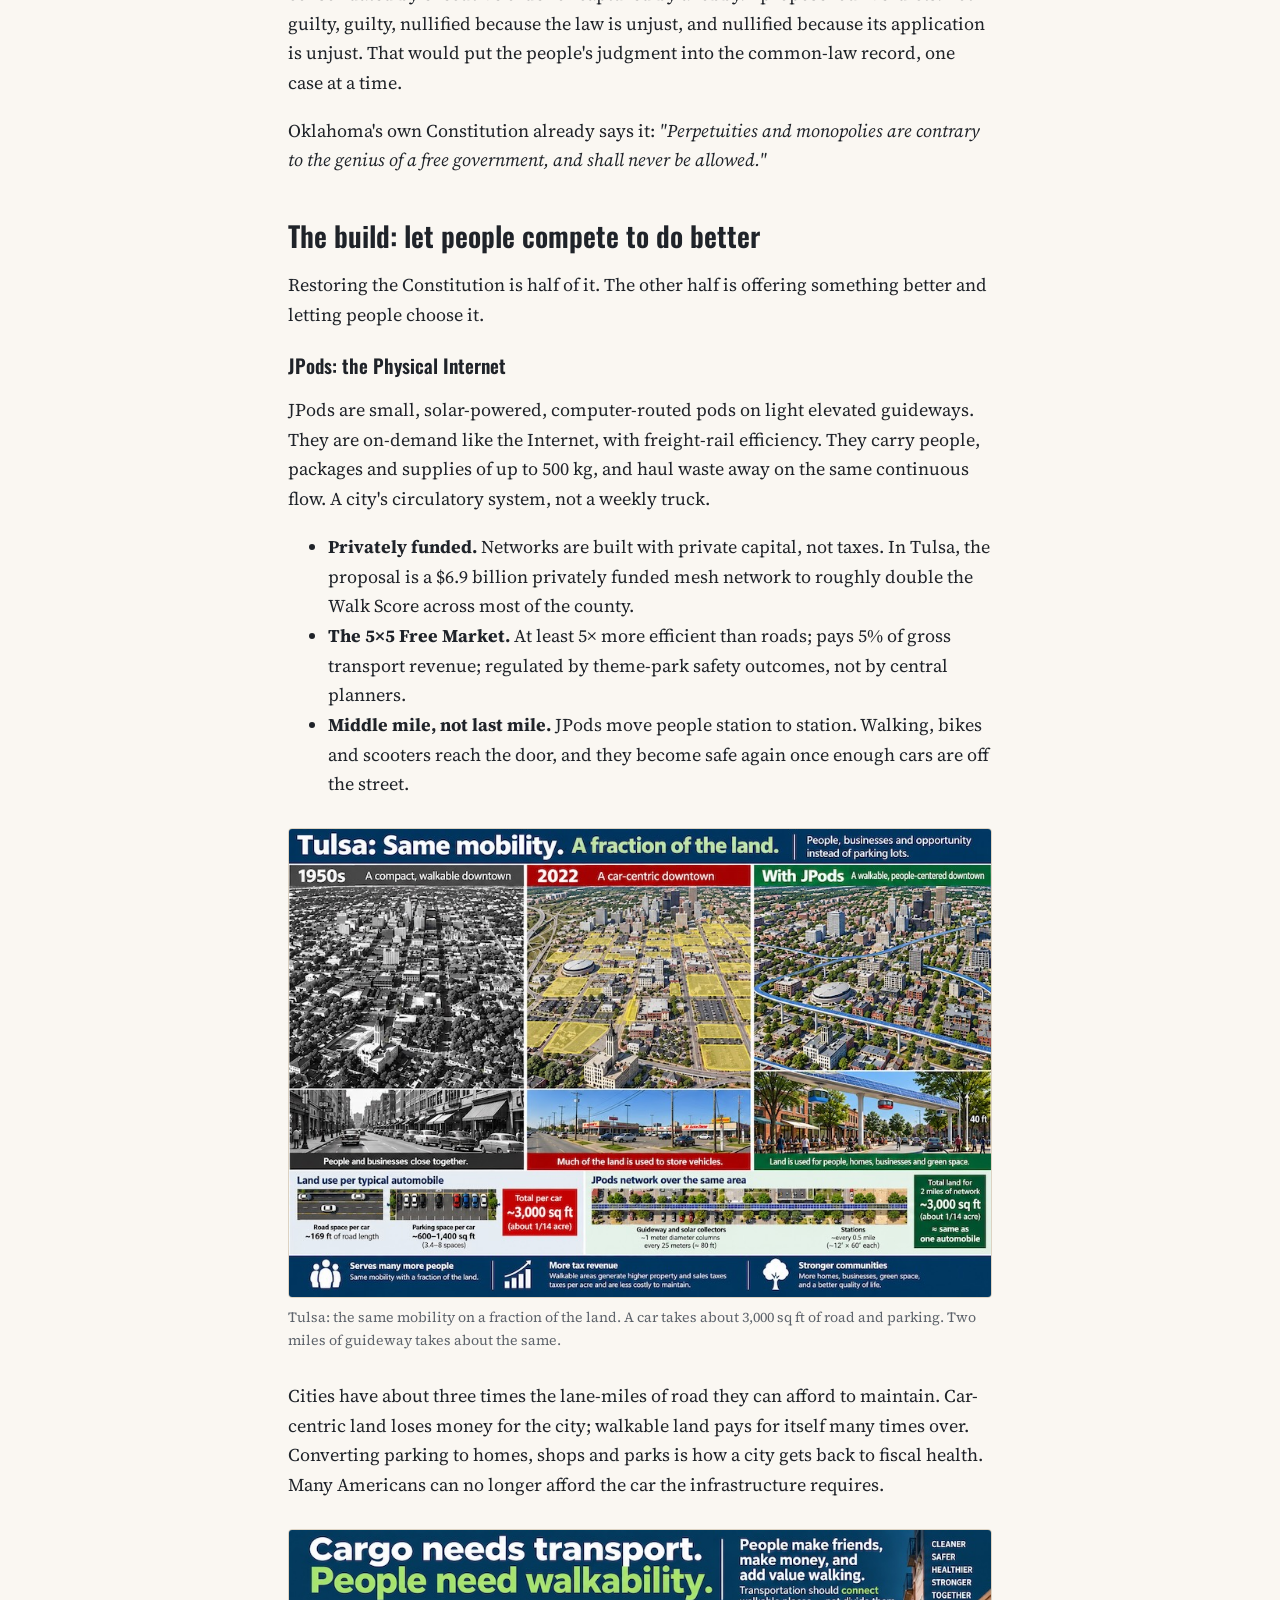
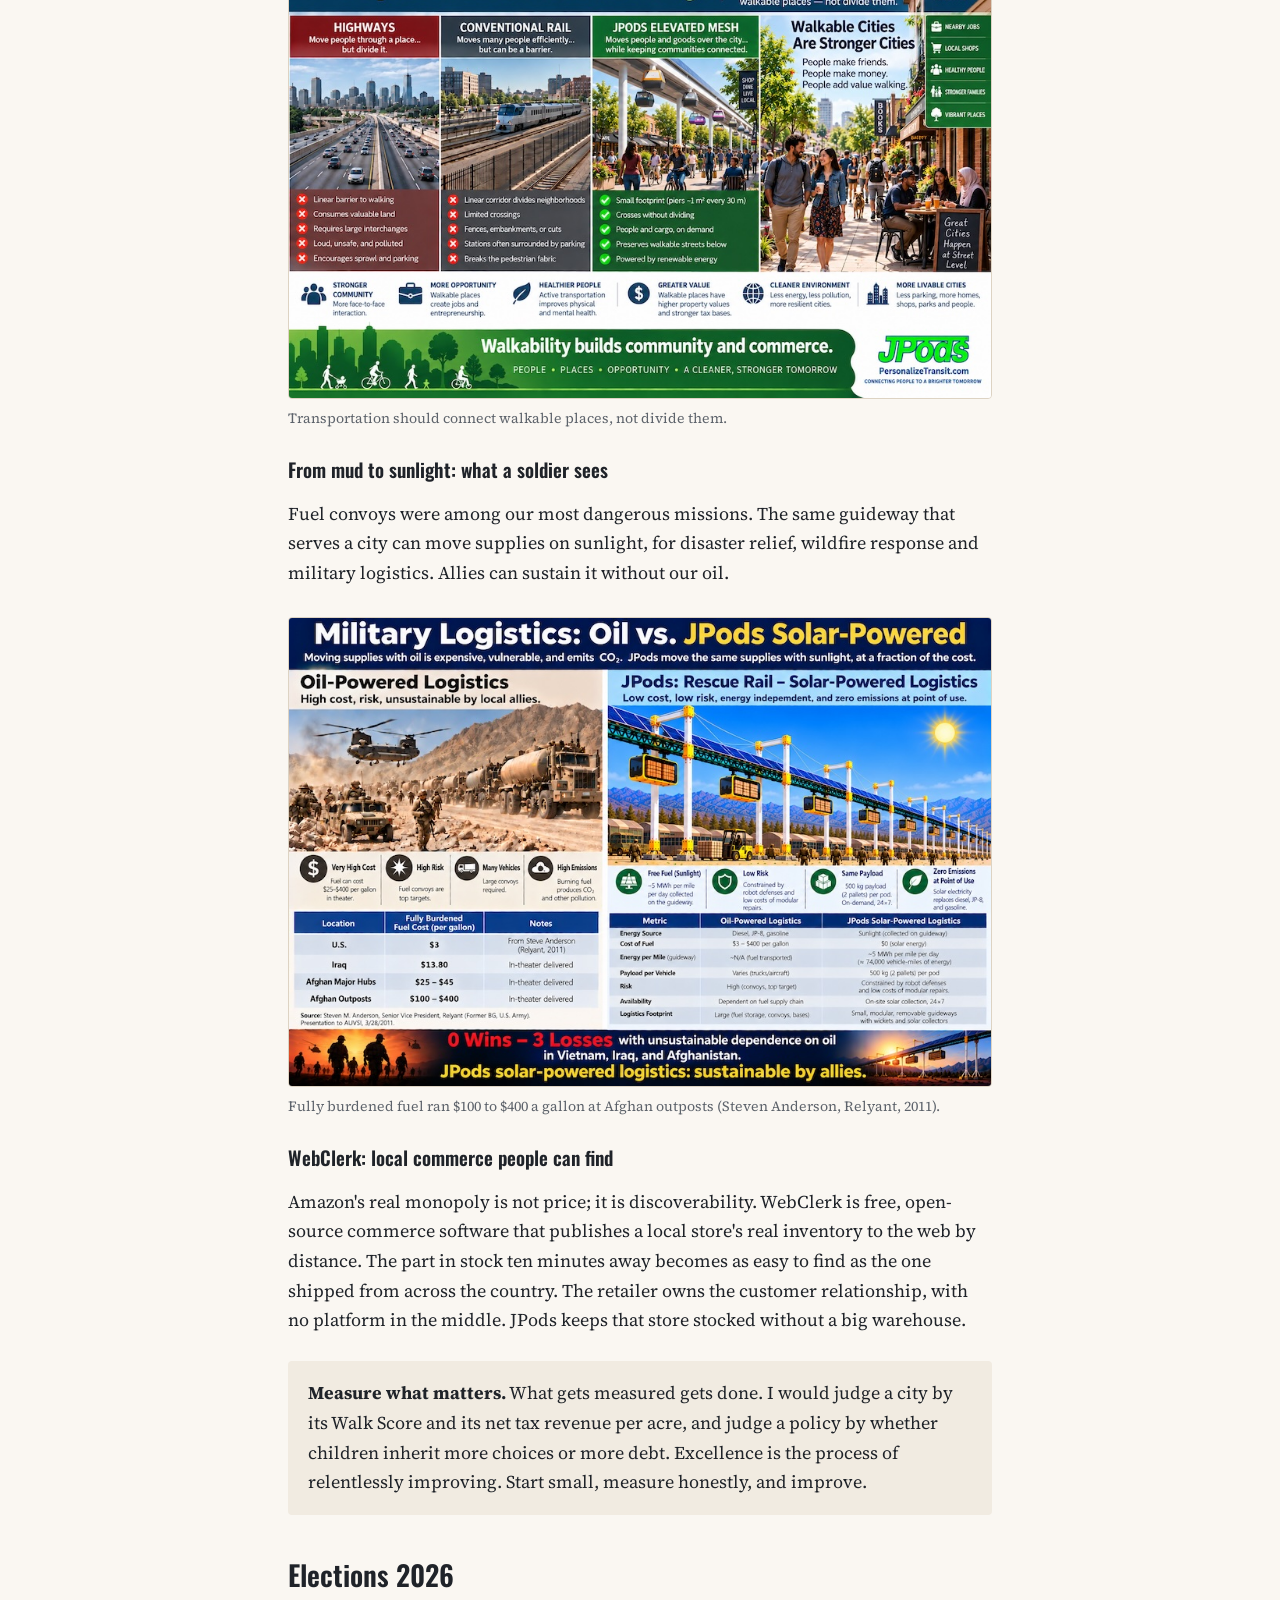
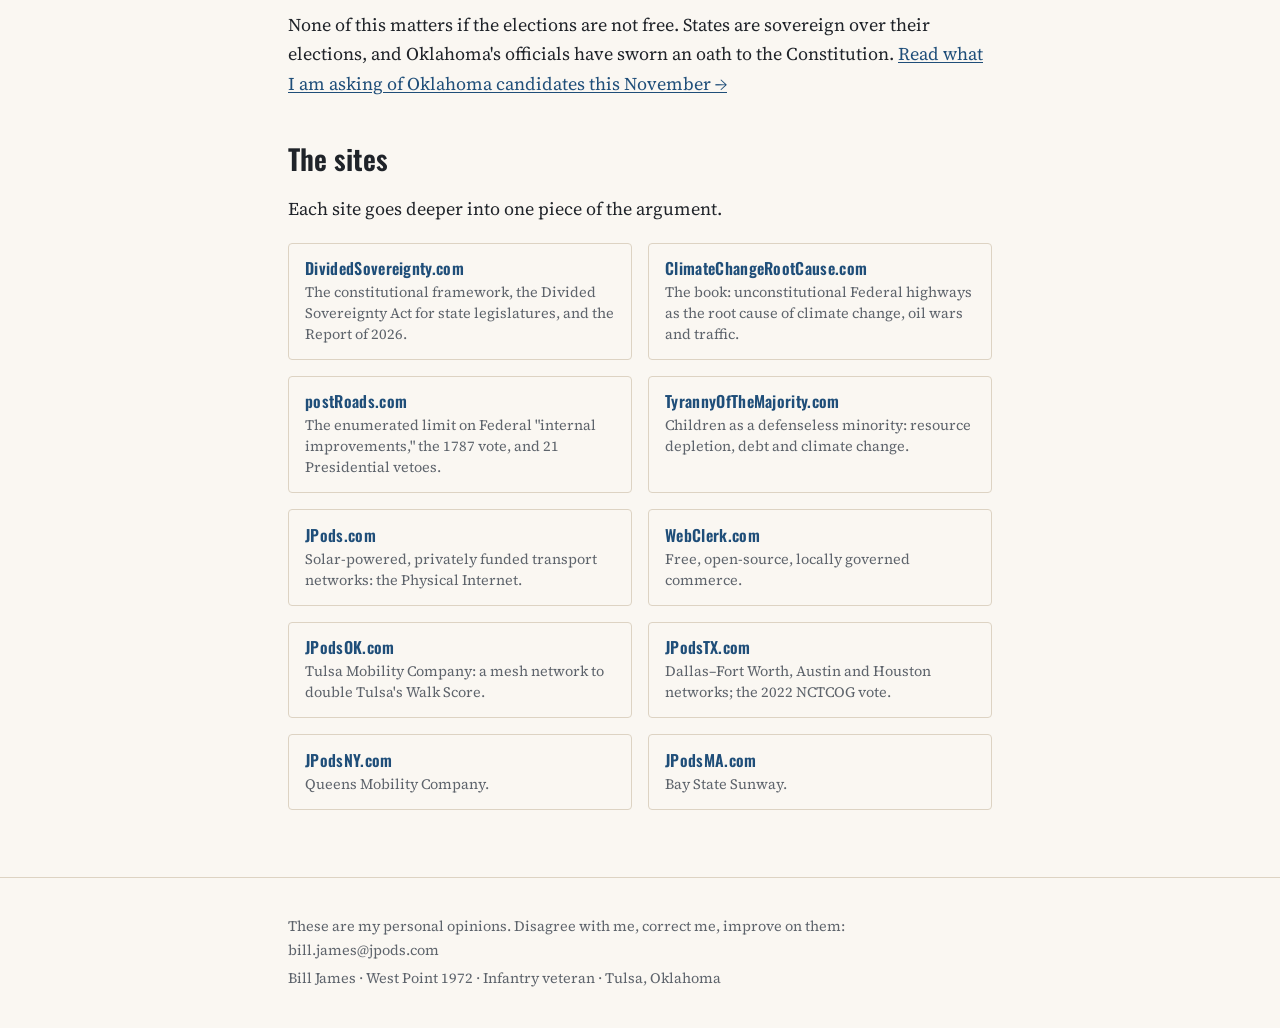
==== commit a1b9ba65: "Why Blue page (last tab, blue): Bill's reasons, SilenceBetraysAmerica images; elections page links t" ====
--- a/index.html
+++ b/index.html
@@ -18,6 +18,7 @@
     <a href="index.html" aria-current="page">The Approach</a>
     <a href="elections-2026.html">Elections 2026</a>
     <a href="#sites">The Sites</a>
+    <a class="nav-blue" href="why-blue.html">Why Blue</a>
   </div>
 </nav>
 
--- a/style.css
+++ b/style.css
@@ -1,12 +1,12 @@
 /* OK Veteran — personal opinion site of Bill James. Red earth and prairie sky. */
 :root {
   --bg: #faf7f2; --surface: #f1ebe1; --fg: #1f2329; --muted: #5d636b; --rule: #ddd3c3;
-  --accent: #9b3418; --accent-2: #1f4e79; --on-accent: #ffffff;
+  --accent: #9b3418; --accent-2: #1f4e79; --blue: #1a4fa8; --on-accent: #ffffff;
   color-scheme: light;
 }
 @media (prefers-color-scheme: dark) {
   :root { --bg: #15181c; --surface: #1e2328; --fg: #ece6dc; --muted: #a2a8b0; --rule: #313840;
-          --accent: #e0805f; --accent-2: #8bb8e0; --on-accent: #15181c; color-scheme: dark; }
+          --accent: #e0805f; --accent-2: #8bb8e0; --blue: #7fb0ff; --on-accent: #15181c; color-scheme: dark; }
 }
 * { box-sizing: border-box; }
 html { -webkit-text-size-adjust: 100%; }
@@ -64,3 +64,13 @@
 
 footer { border-top: 1px solid var(--rule); padding-block: 2rem; font-size: .9rem; color: var(--muted); }
 footer p { margin: .3rem 0; }
+
+/* Why Blue */
+.site-nav a.nav-blue, .site-nav a.nav-blue:hover, .site-nav a.nav-blue[aria-current="page"] { color: var(--blue); }
+.site-nav a.nav-blue[aria-current="page"] { text-decoration: underline; text-underline-offset: 6px; }
+.blue .kicker, .blue .date-big, .blue h1 span { color: var(--blue); }
+.blue blockquote { border-left-color: var(--blue); }
+.gallery { display: grid; grid-template-columns: repeat(auto-fill, minmax(17rem, 1fr)); gap: 1.4rem; margin: 1.4rem 0; }
+.gallery figure { margin: 0; min-width: 0; }
+.gallery a { display: block; }
+.gallery figcaption strong { display: block; color: var(--fg); font: 600 1rem/1.3 "Oswald", sans-serif; letter-spacing: .02em; margin-bottom: .15rem; }
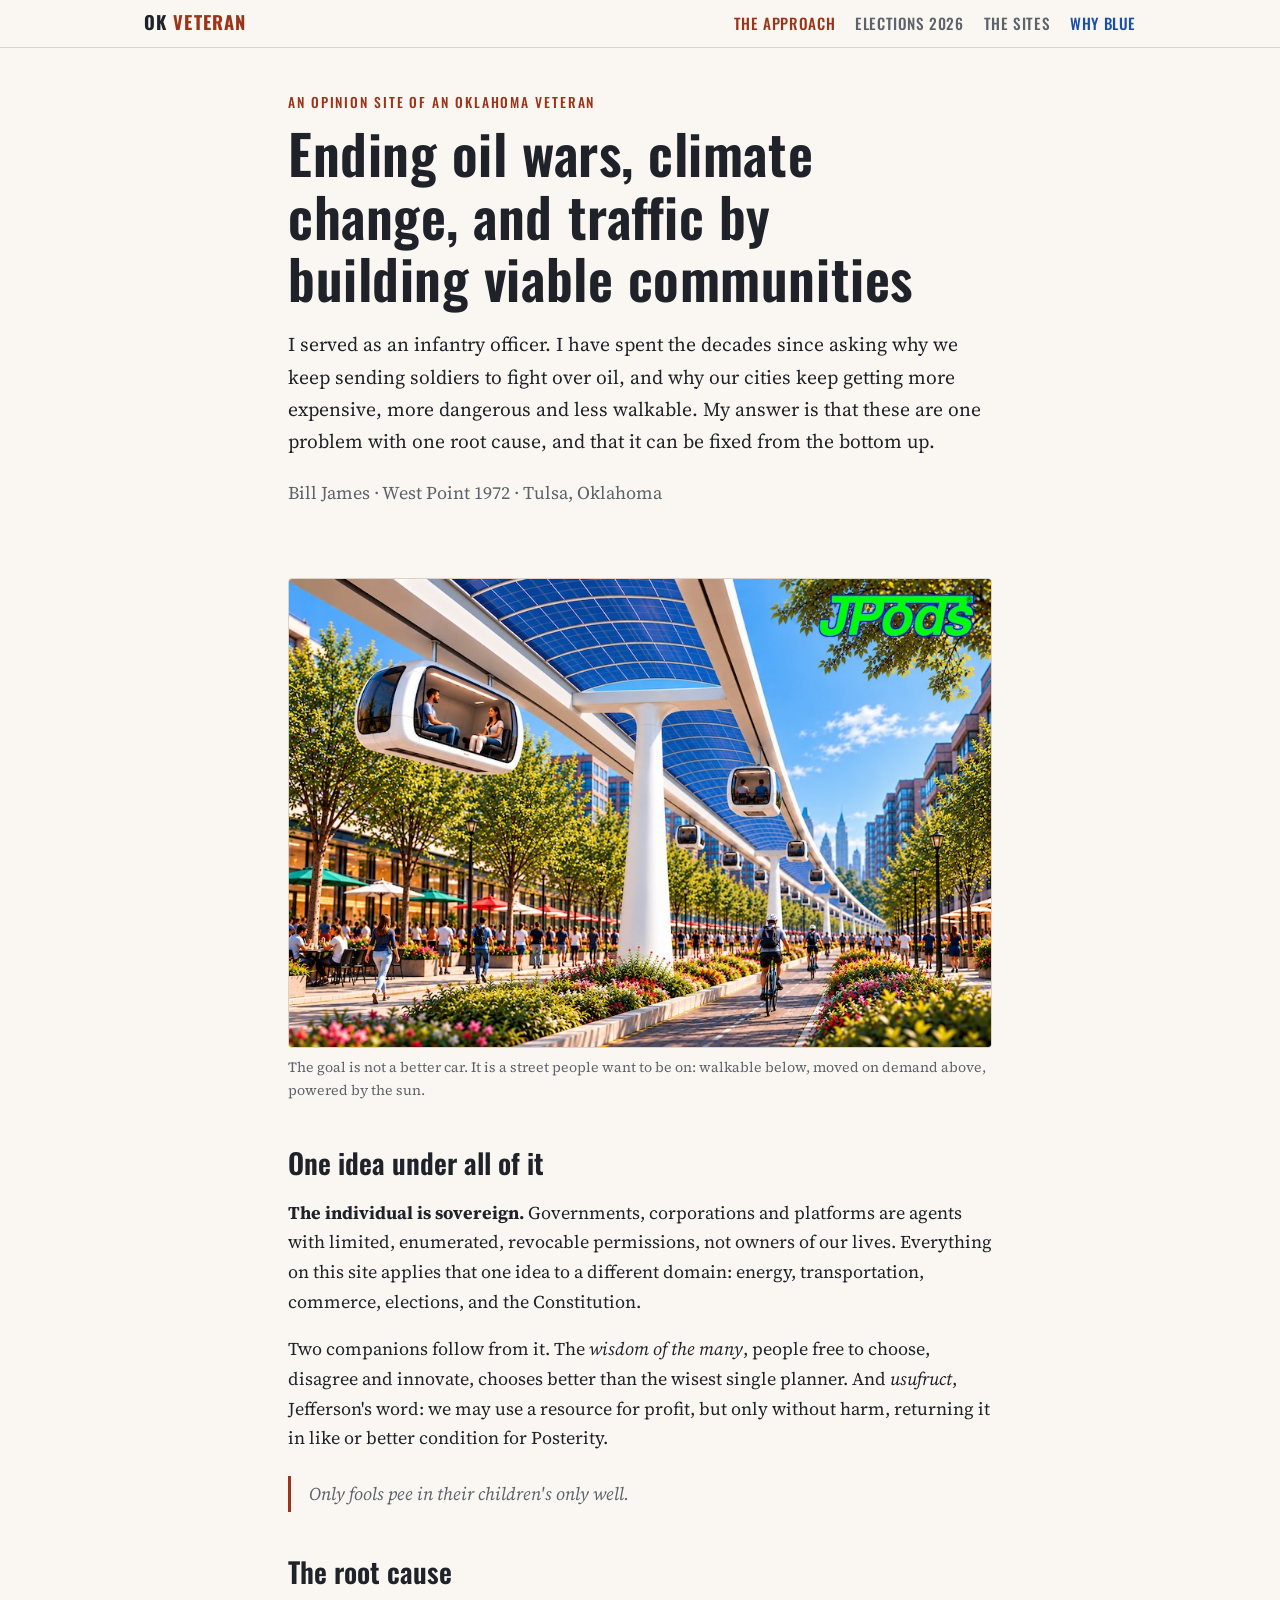
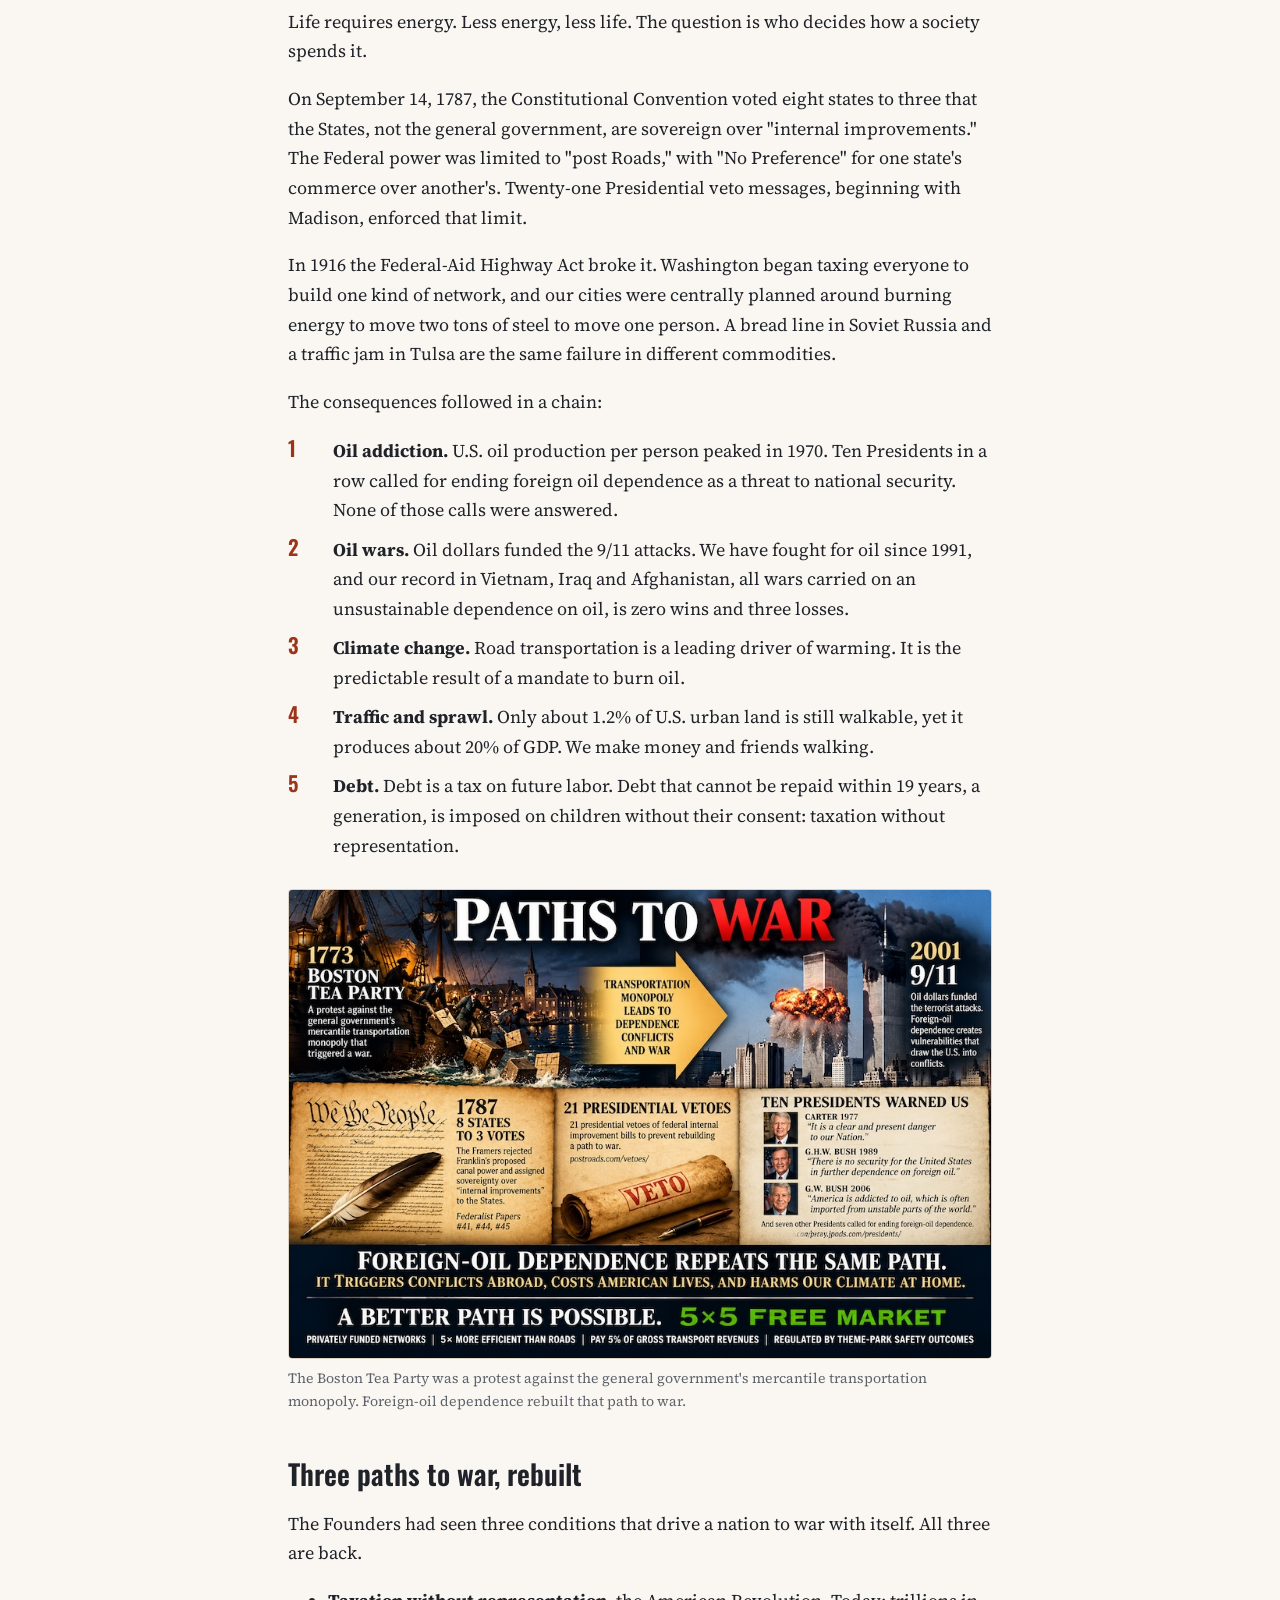
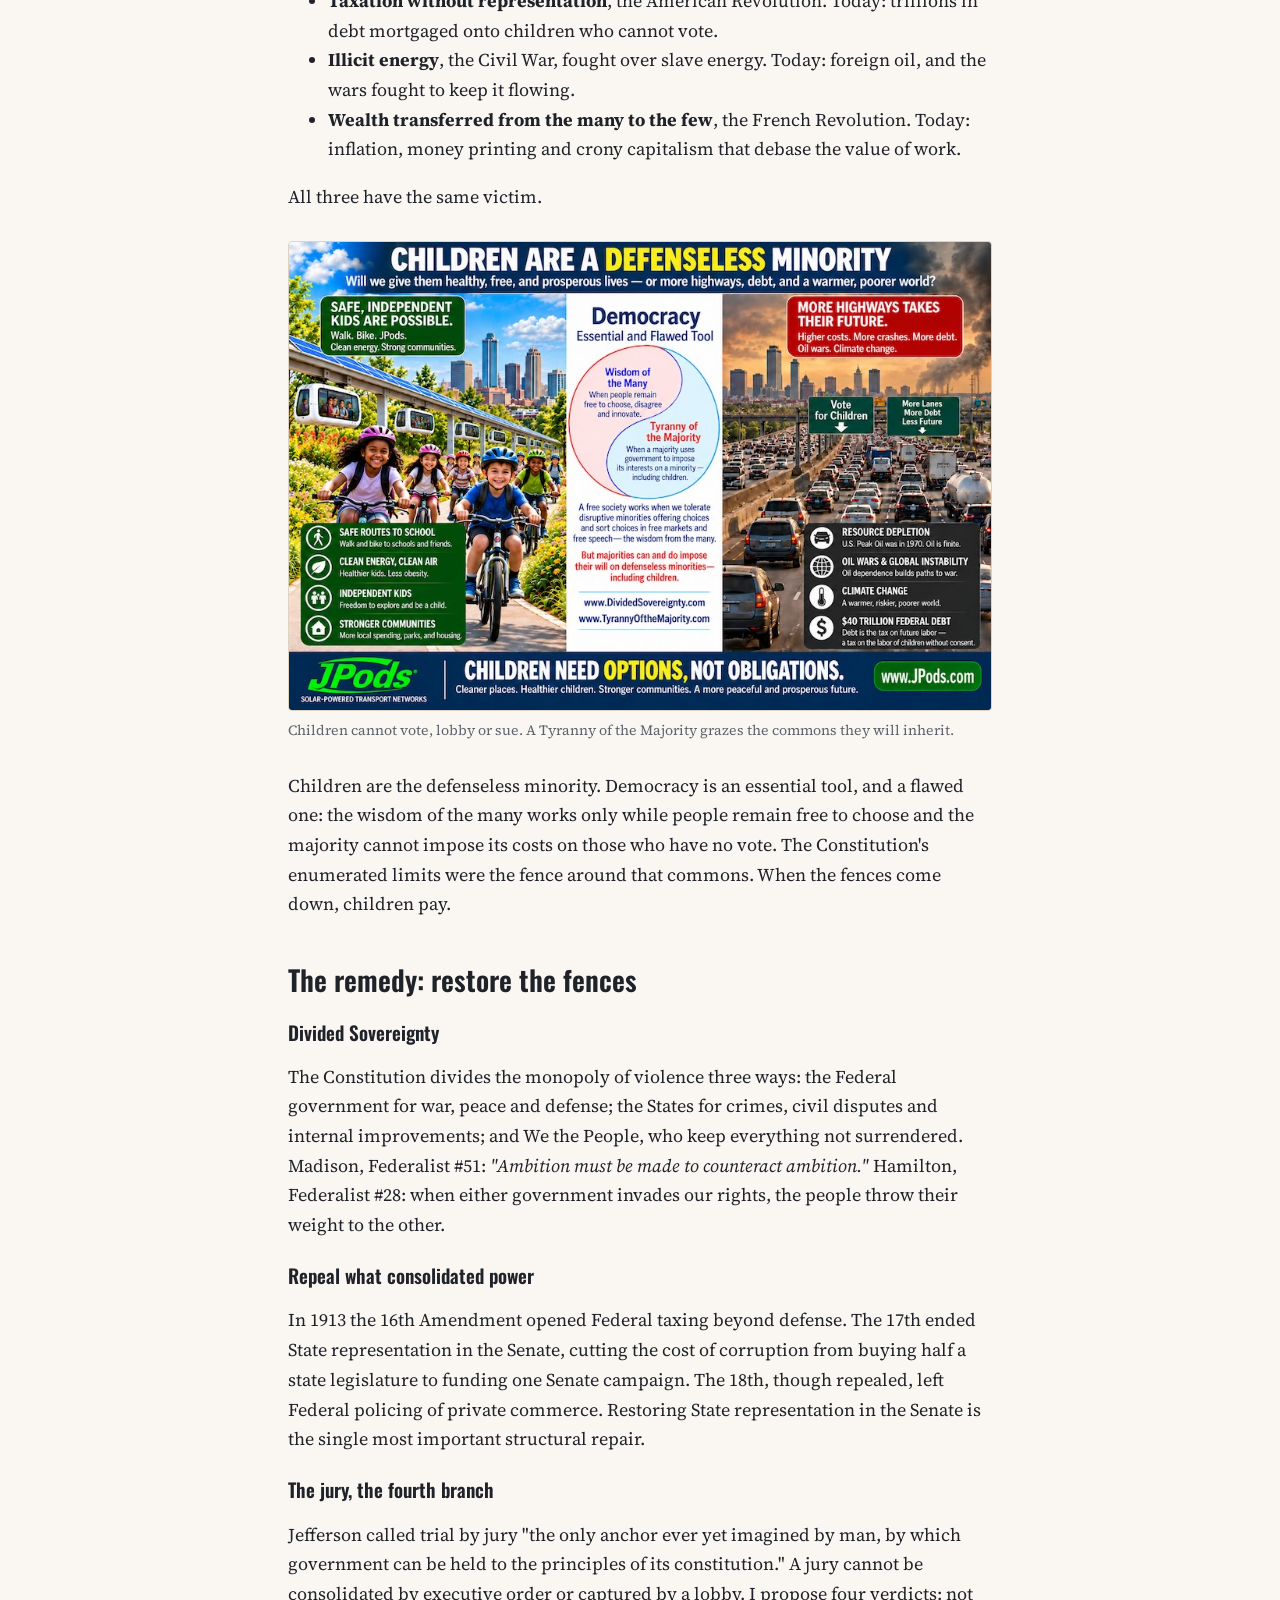
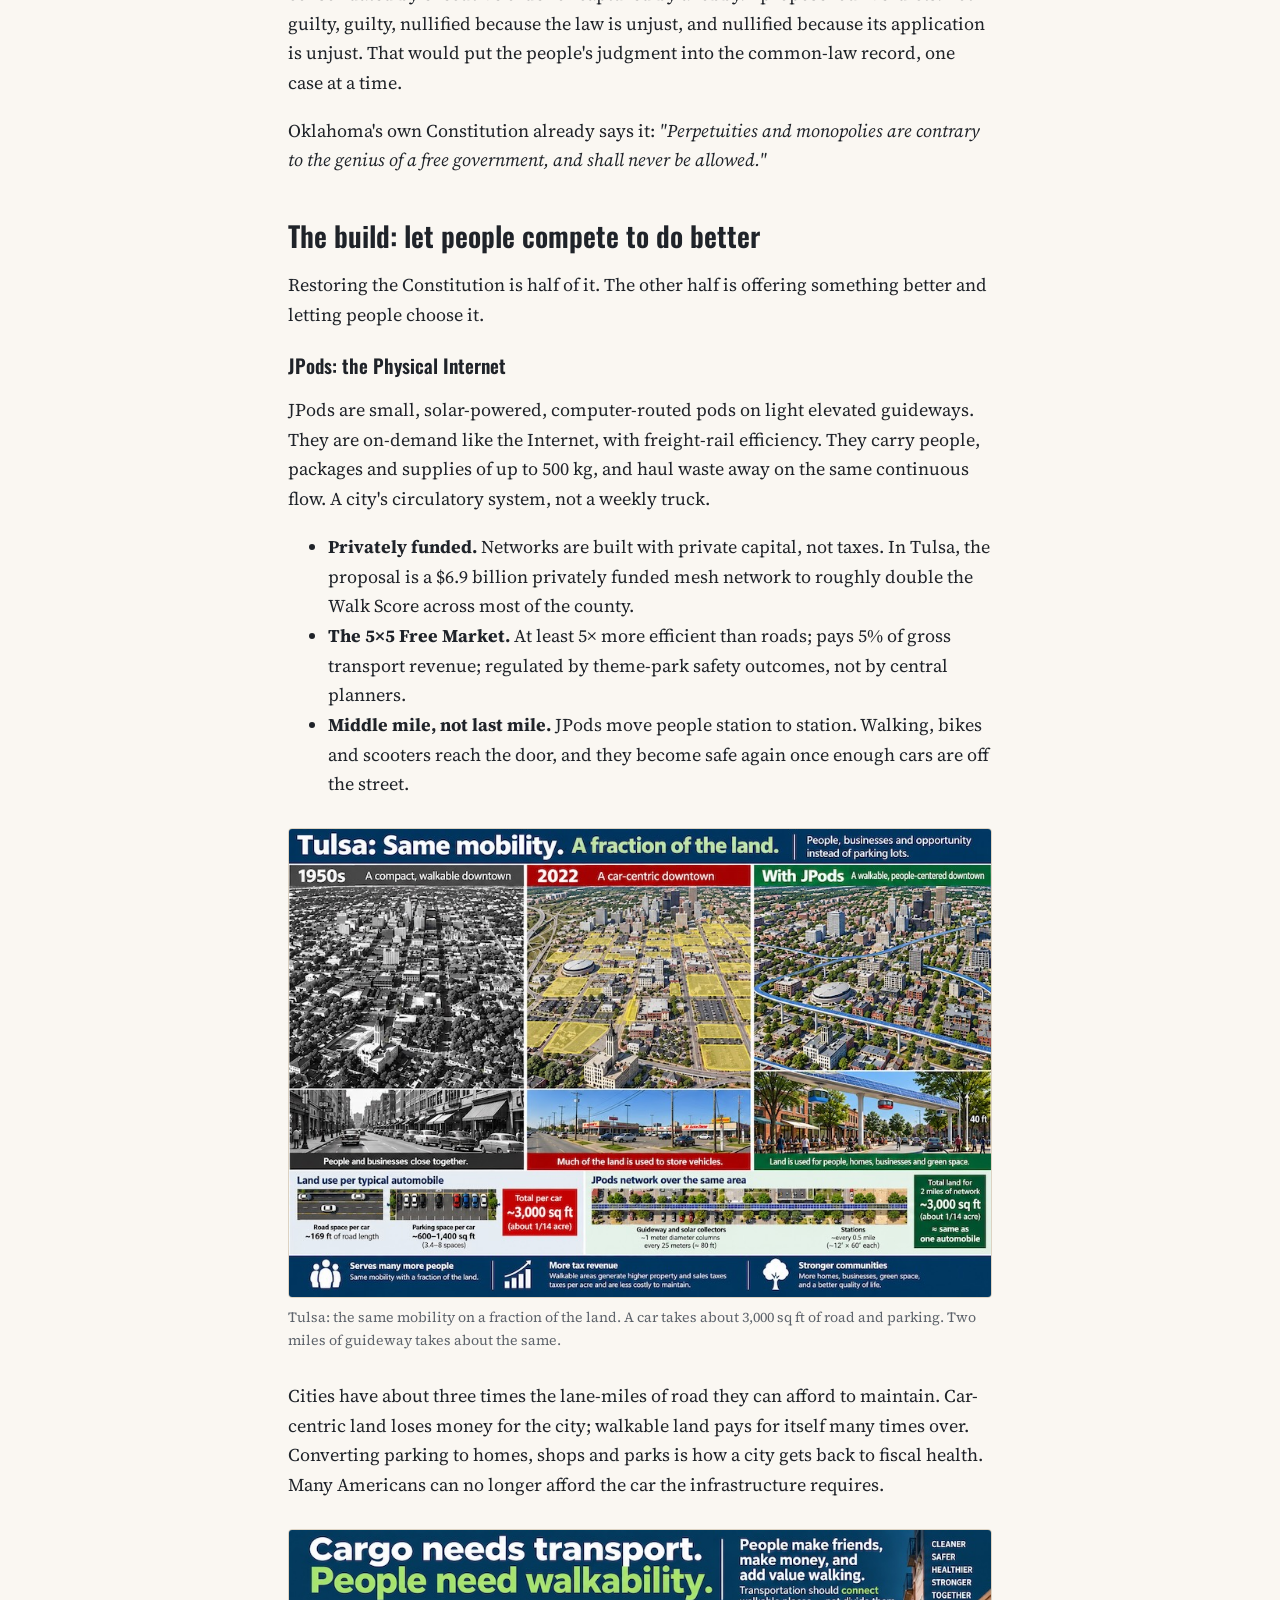
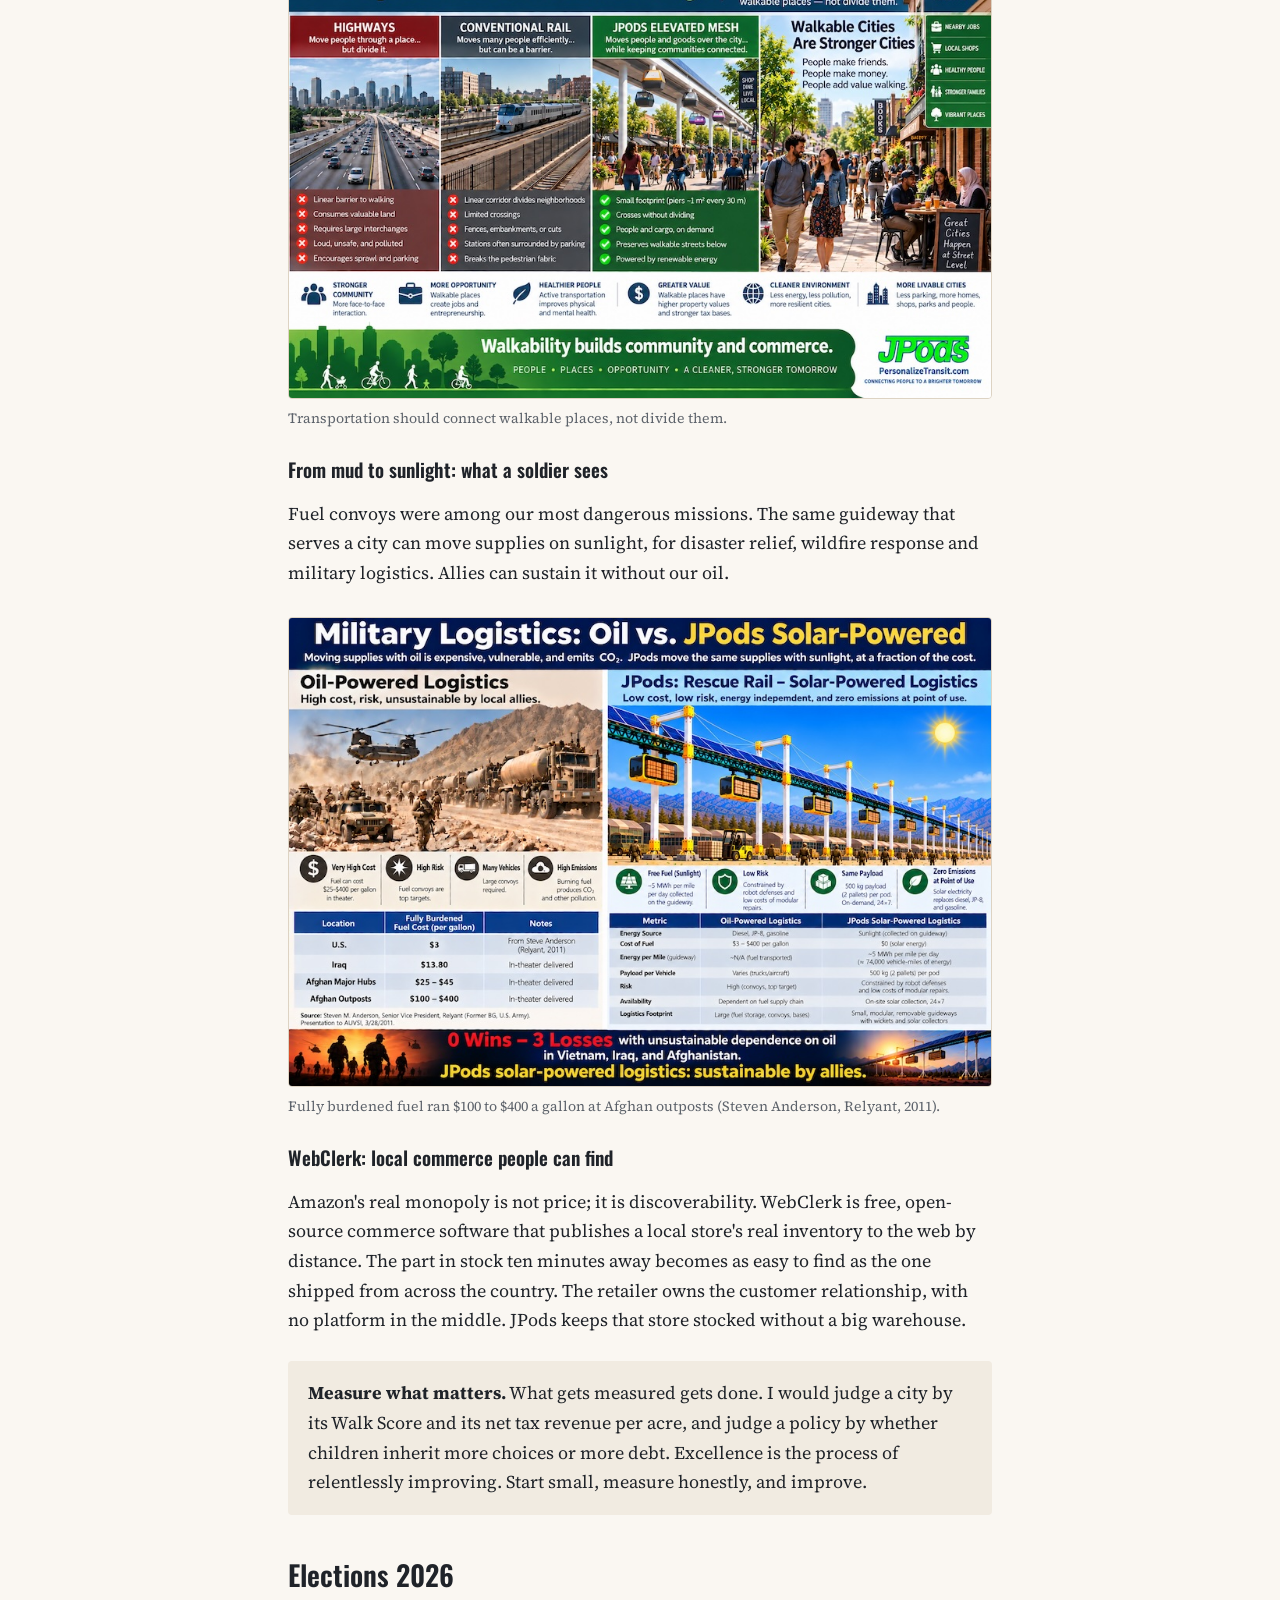
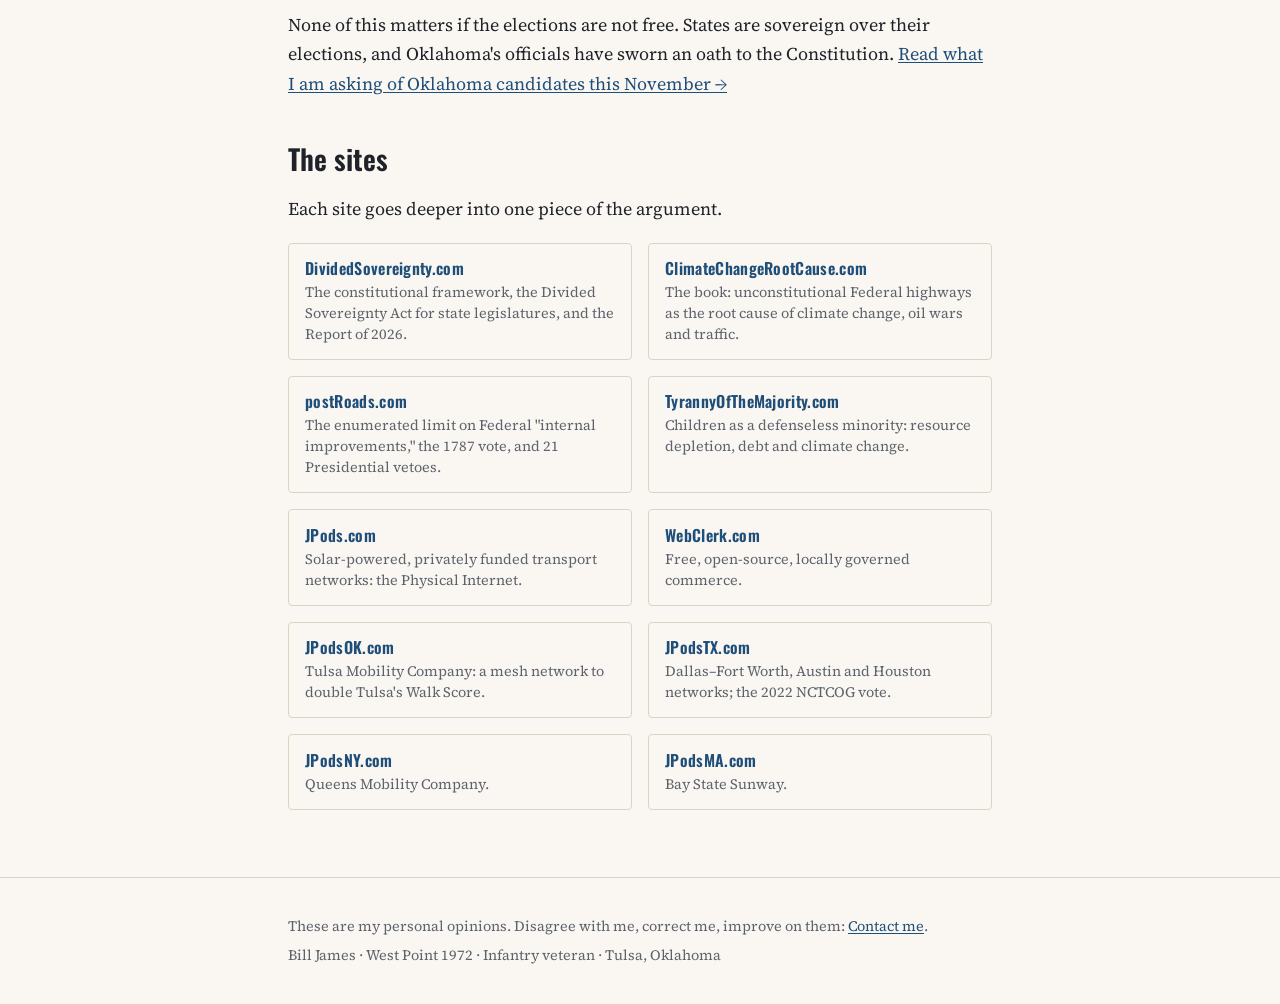
==== commit 23fee3da: "Remove email address from all pages (no public email on sites); link to the contact page instead Co-" ====
--- a/index.html
+++ b/index.html
@@ -192,7 +192,7 @@
 
 <footer>
   <div class="container">
-    <p>These are my personal opinions. Disagree with me, correct me, improve on them: bill.james@jpods.com</p>
+    <p>These are my personal opinions. Disagree with me, correct me, improve on them: <a href="https://www.dividedsovereignty.com/contact/">Contact me</a>.</p>
     <p>Bill James &middot; West Point 1972 &middot; Infantry veteran &middot; Tulsa, Oklahoma</p>
   </div>
 </footer>
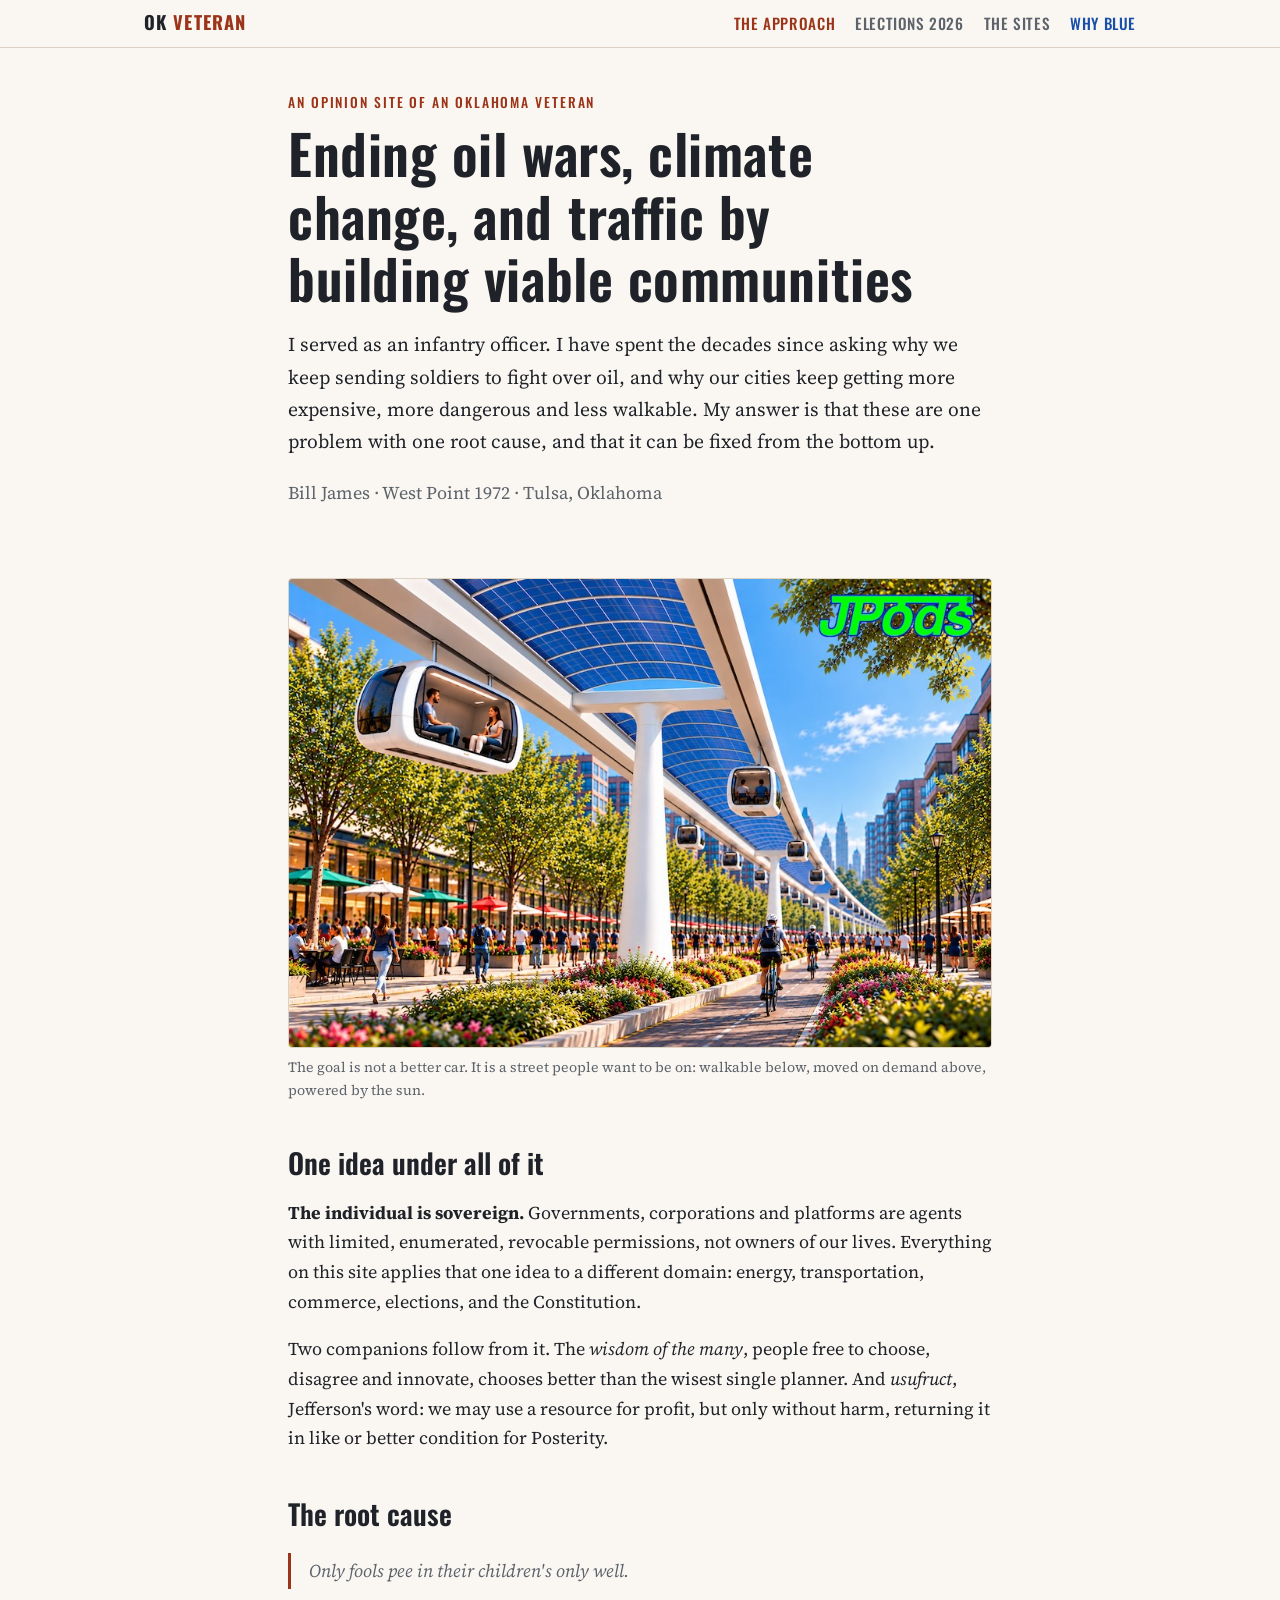
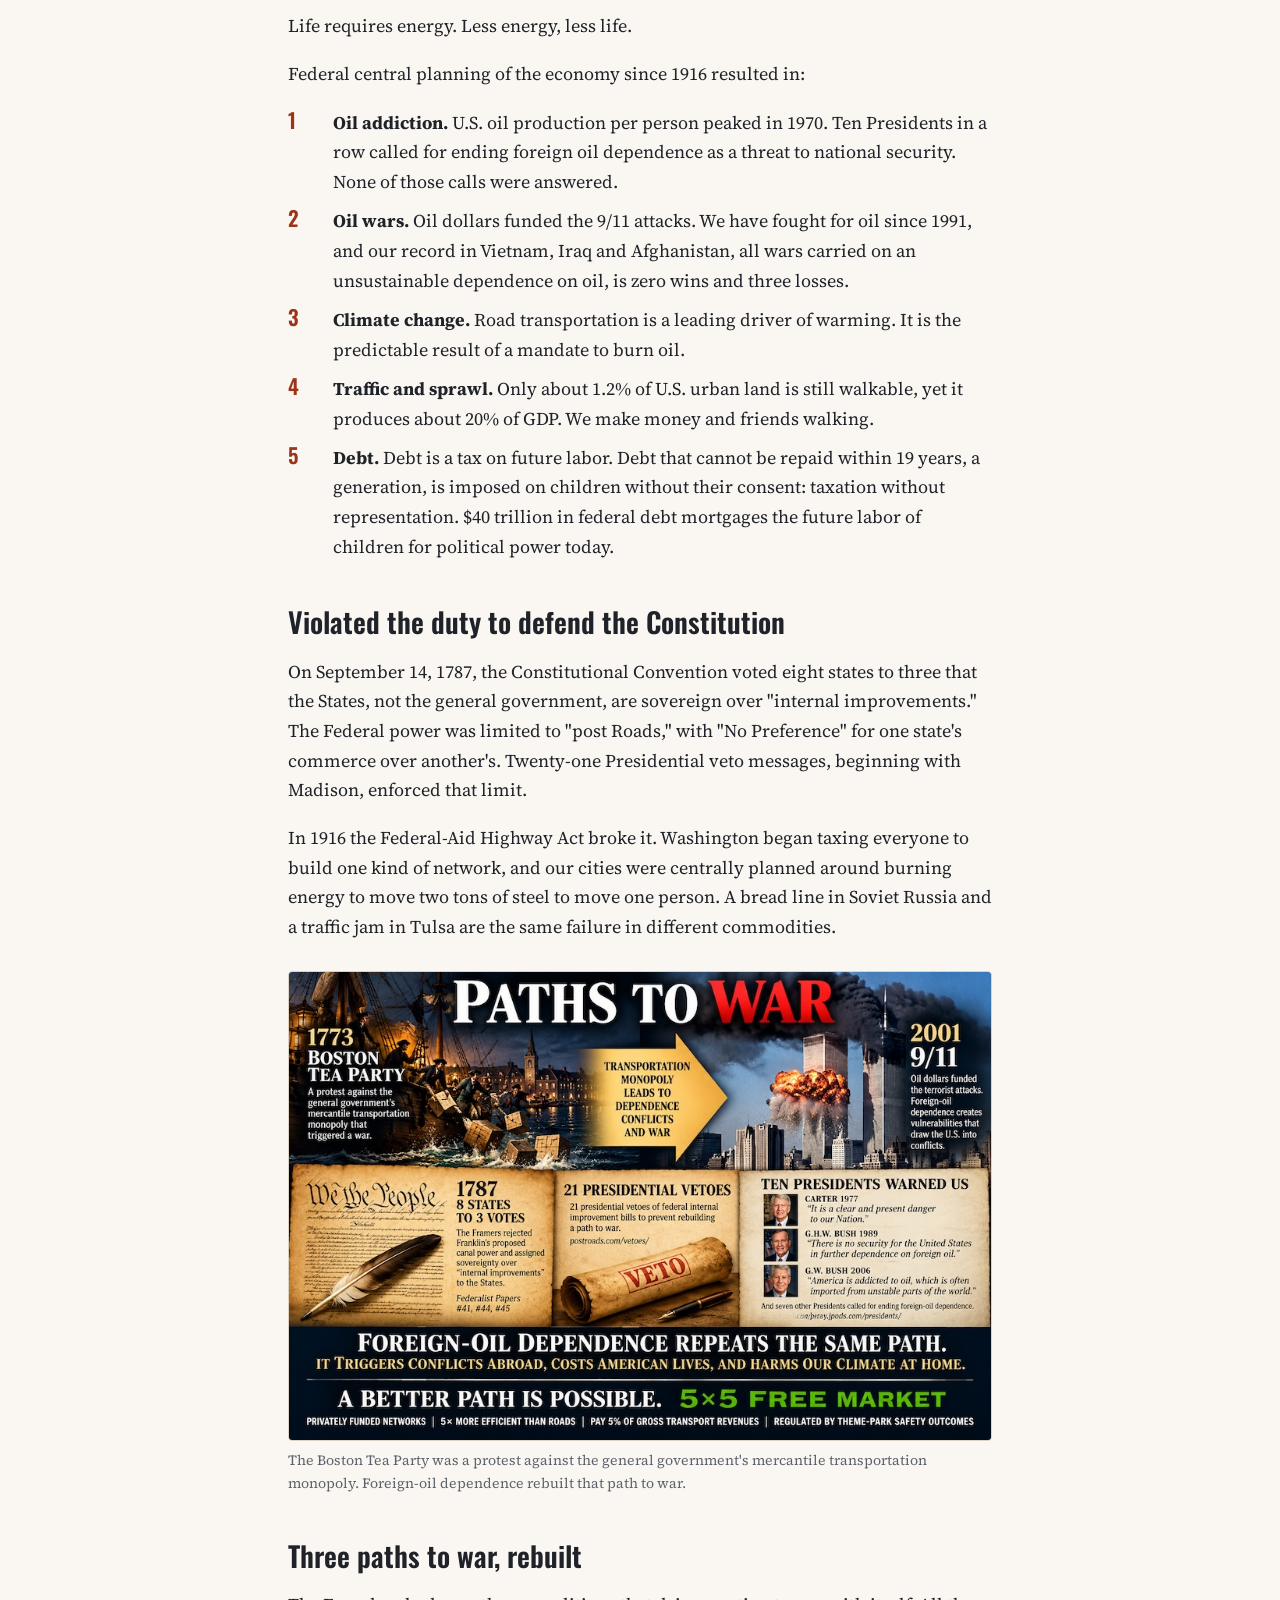
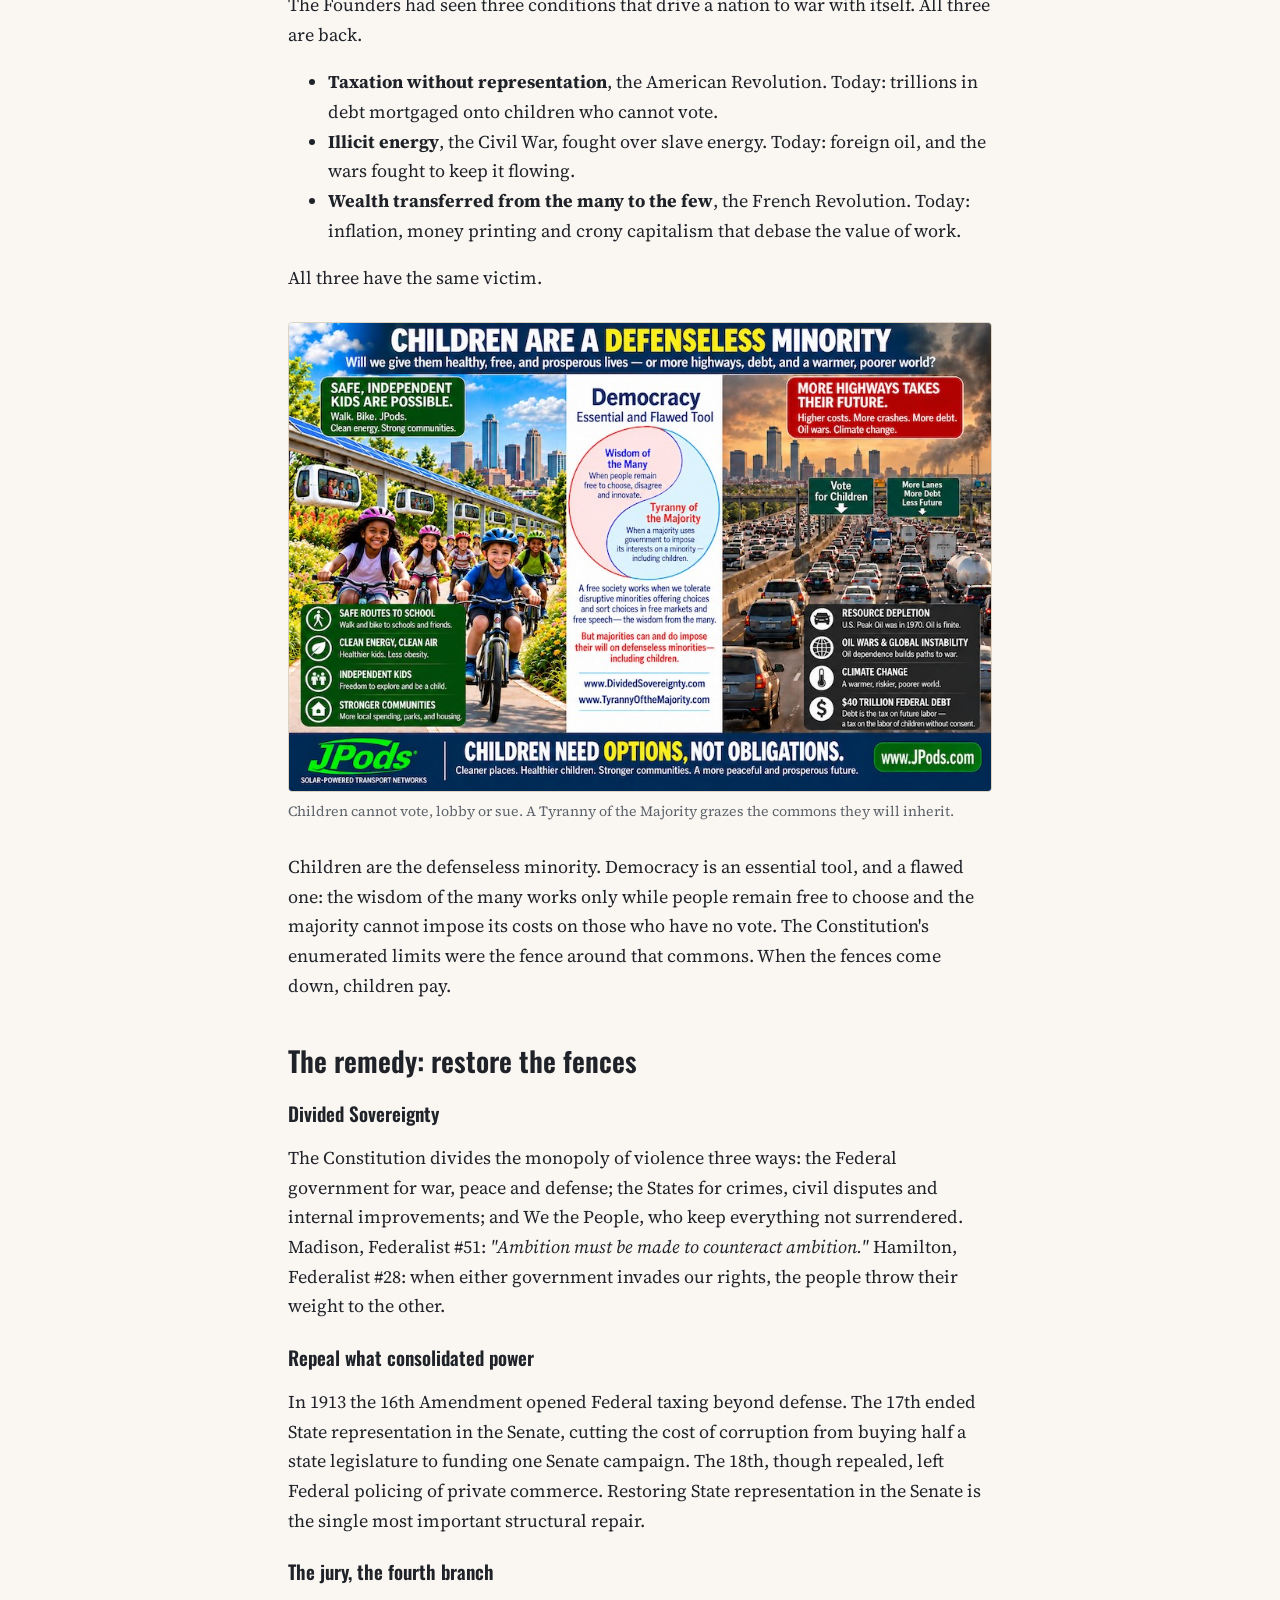
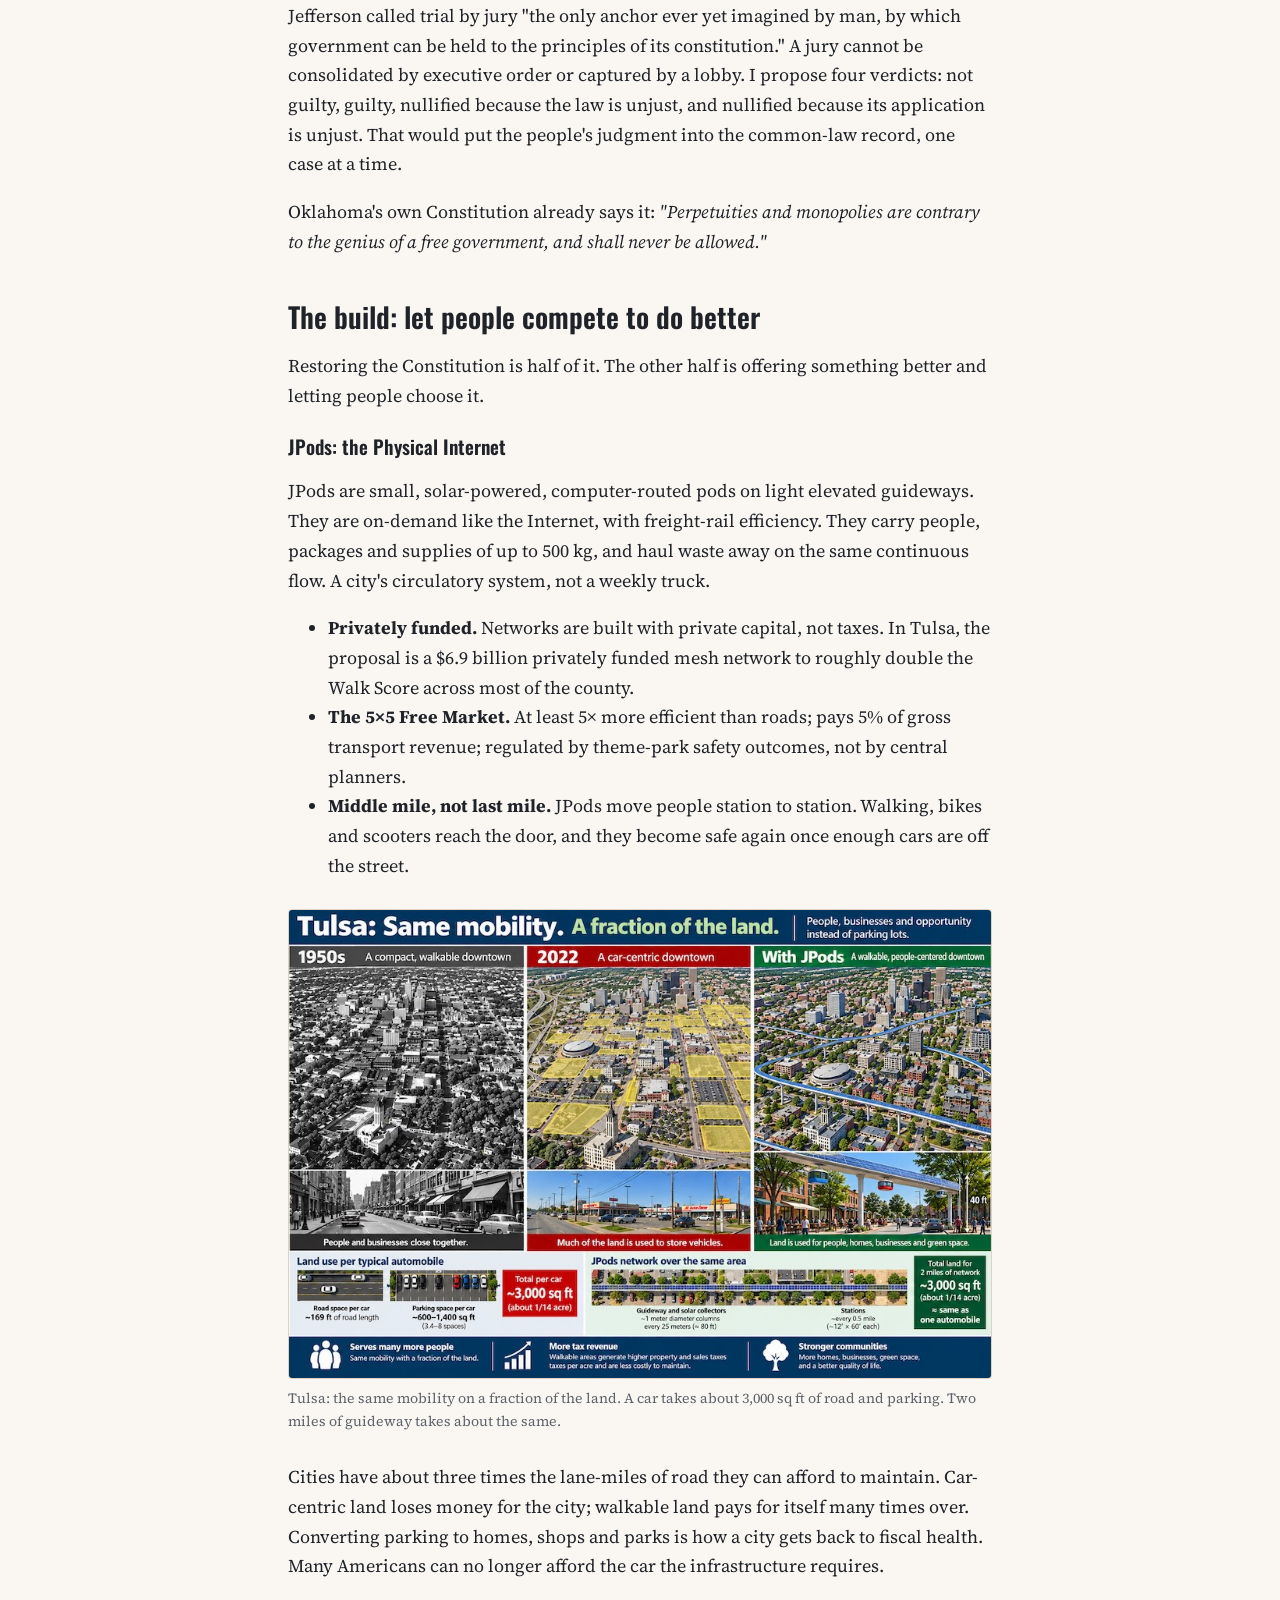
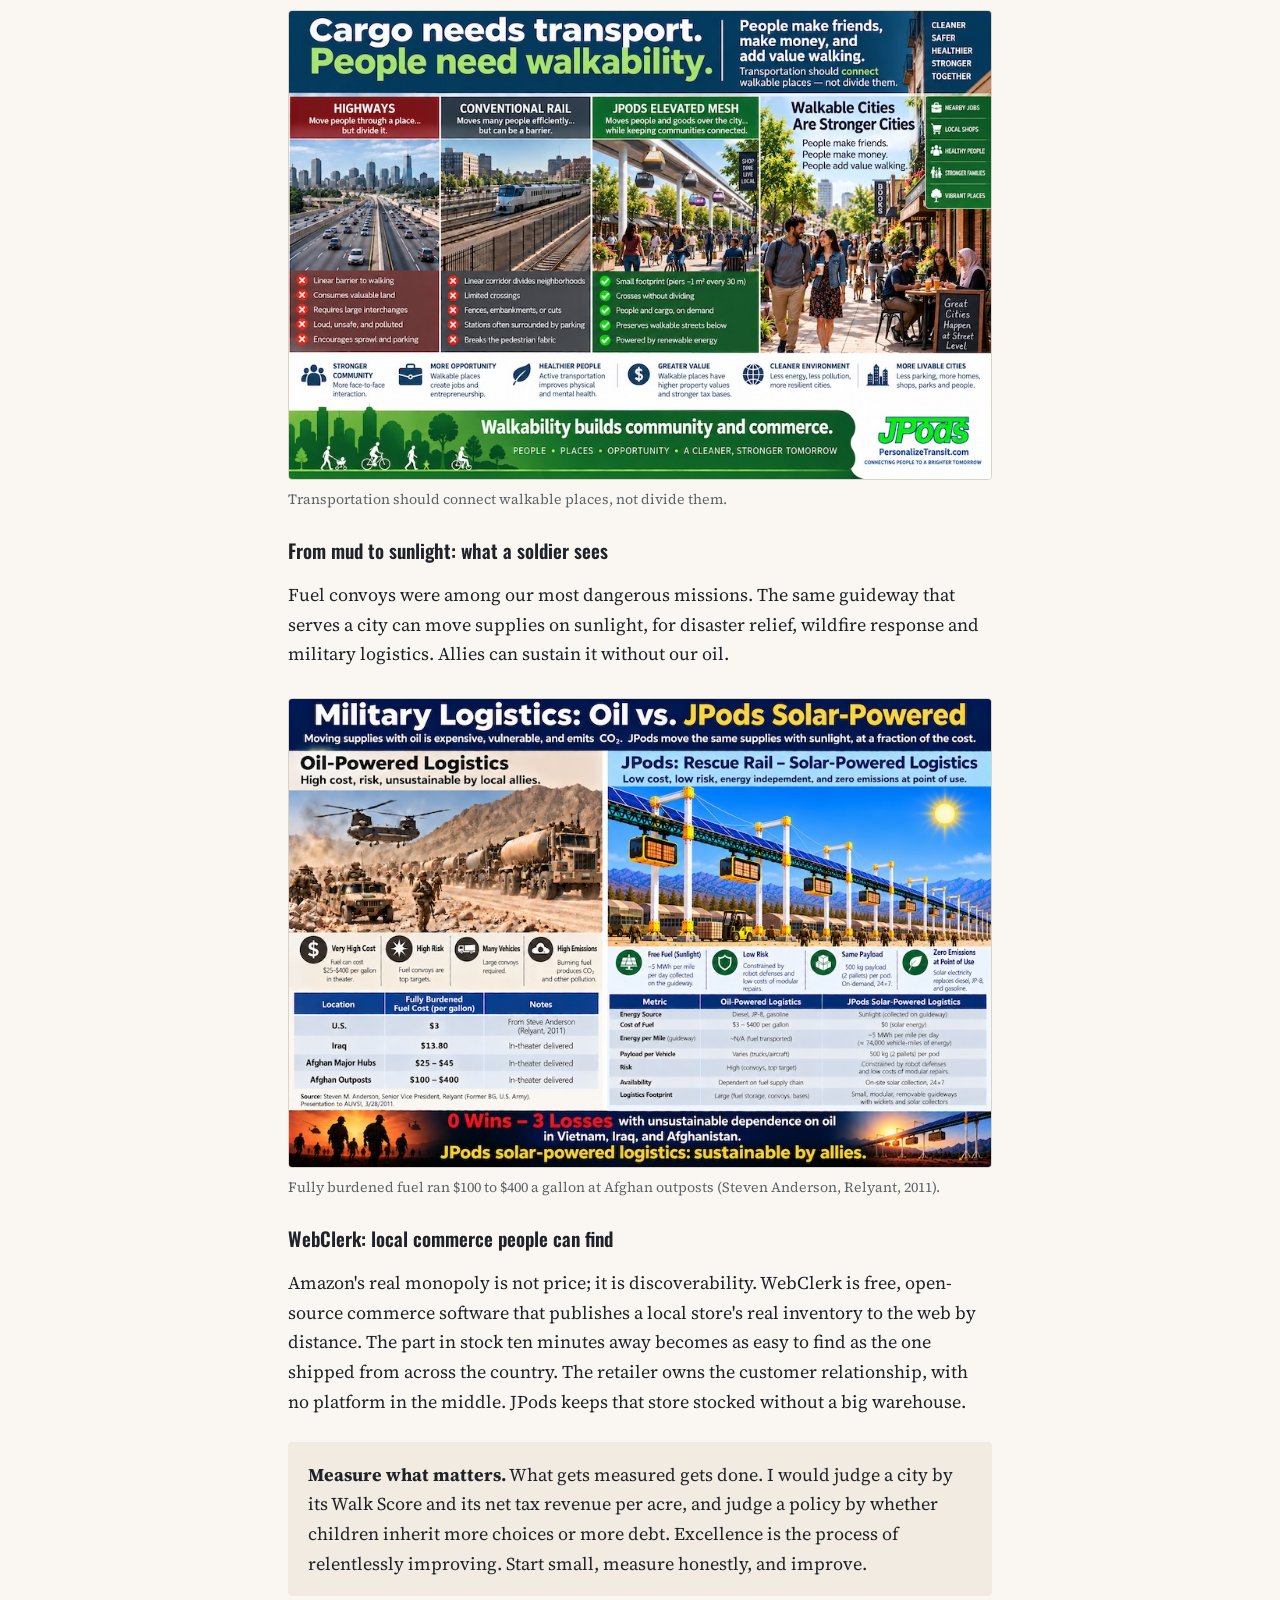
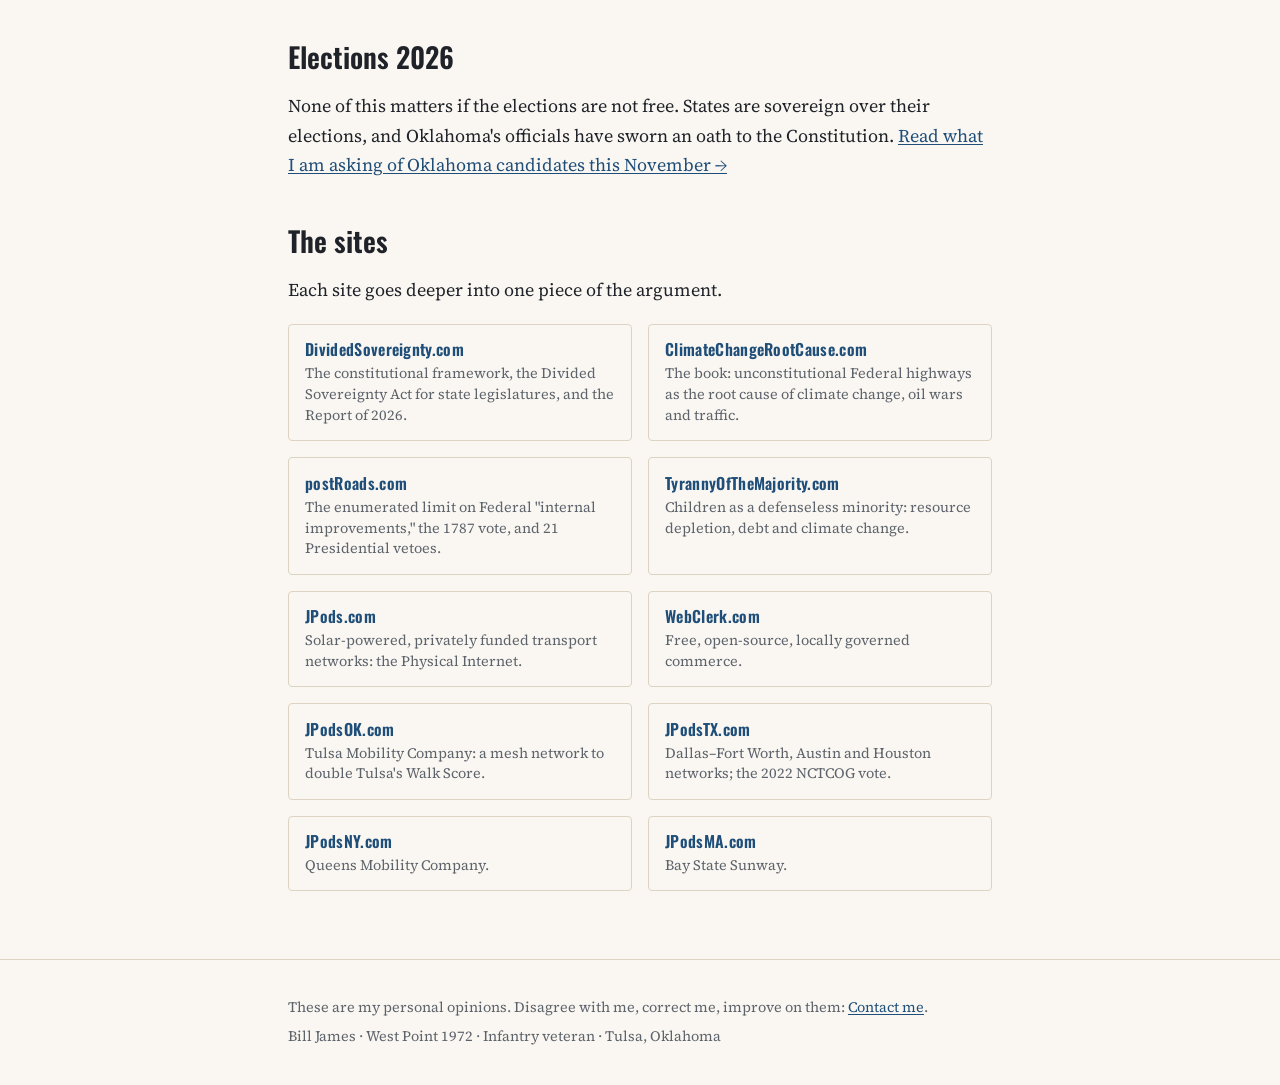
==== commit 780d2fb1: "update order" ====
--- a/index.html
+++ b/index.html
@@ -48,18 +48,13 @@
     <p>Two companions follow from it. The <em>wisdom of the many</em>, people free to choose, disagree and innovate,
       chooses better than the wisest single planner. And <em>usufruct</em>, Jefferson's word: we may use a resource for
       profit, but only without harm, returning it in like or better condition for Posterity.</p>
-    <blockquote>Only fools pee in their children's only well.</blockquote>
+
 
     <h2>The root cause</h2>
-    <p>Life requires energy. Less energy, less life. The question is who decides how a society spends it.</p>
-    <p>On September 14, 1787, the Constitutional Convention voted eight states to three that the States, not the
-      general government, are sovereign over "internal improvements." The Federal power was limited to "post Roads,"
-      with "No Preference" for one state's commerce over another's. Twenty-one Presidential veto messages, beginning
-      with Madison, enforced that limit.</p>
-    <p>In 1916 the Federal-Aid Highway Act broke it. Washington began taxing everyone to build one kind of network,
-      and our cities were centrally planned around burning energy to move two tons of steel to move one person. A
-      bread line in Soviet Russia and a traffic jam in Tulsa are the same failure in different commodities.</p>
-    <p>The consequences followed in a chain:</p>
+   <blockquote>Only fools pee in their children's only well.</blockquote>
+    <p>Life requires energy. Less energy, less life.</p> 
+    
+    <p>Federal central planning of the economy since 1916 resulted in:</p>
     <ol class="chain">
       <li><span><strong>Oil addiction.</strong> U.S. oil production per person peaked in 1970. Ten Presidents in a row
         called for ending foreign oil dependence as a threat to national security. None of those calls were answered.</span></li>
@@ -71,9 +66,16 @@
       <li><span><strong>Traffic and sprawl.</strong> Only about 1.2% of U.S. urban land is still walkable, yet it produces
         about 20% of GDP. We make money and friends walking.</span></li>
       <li><span><strong>Debt.</strong> Debt is a tax on future labor. Debt that cannot be repaid within 19 years, a
-        generation, is imposed on children without their consent: taxation without representation.</span></li>
+        generation, is imposed on children without their consent: taxation without representation. $40 trillion in federal debt mortgages the future labor of children for political power today.</span></li>
     </ol>
-
+    <h2>Violated the duty to defend the Constitution</h2>
+    <p>On September 14, 1787, the Constitutional Convention voted eight states to three that the States, not the
+      general government, are sovereign over "internal improvements." The Federal power was limited to "post Roads,"
+      with "No Preference" for one state's commerce over another's. Twenty-one Presidential veto messages, beginning
+      with Madison, enforced that limit.</p>
+    <p>In 1916 the Federal-Aid Highway Act broke it. Washington began taxing everyone to build one kind of network,
+      and our cities were centrally planned around burning energy to move two tons of steel to move one person. A
+      bread line in Soviet Russia and a traffic jam in Tulsa are the same failure in different commodities.</p>
     <figure>
       <img src="images/paths-to-war.jpg" alt="Infographic: Paths to War, from the 1773 Boston Tea Party against a transportation monopoly to 9/11 funded by oil dollars; 1787 vote of 8 states to 3; 21 Presidential vetoes; ten Presidents warned of foreign oil" width="900" height="600">
       <figcaption>The Boston Tea Party was a protest against the general government's mercantile transportation monopoly. Foreign-oil dependence rebuilt that path to war.</figcaption>
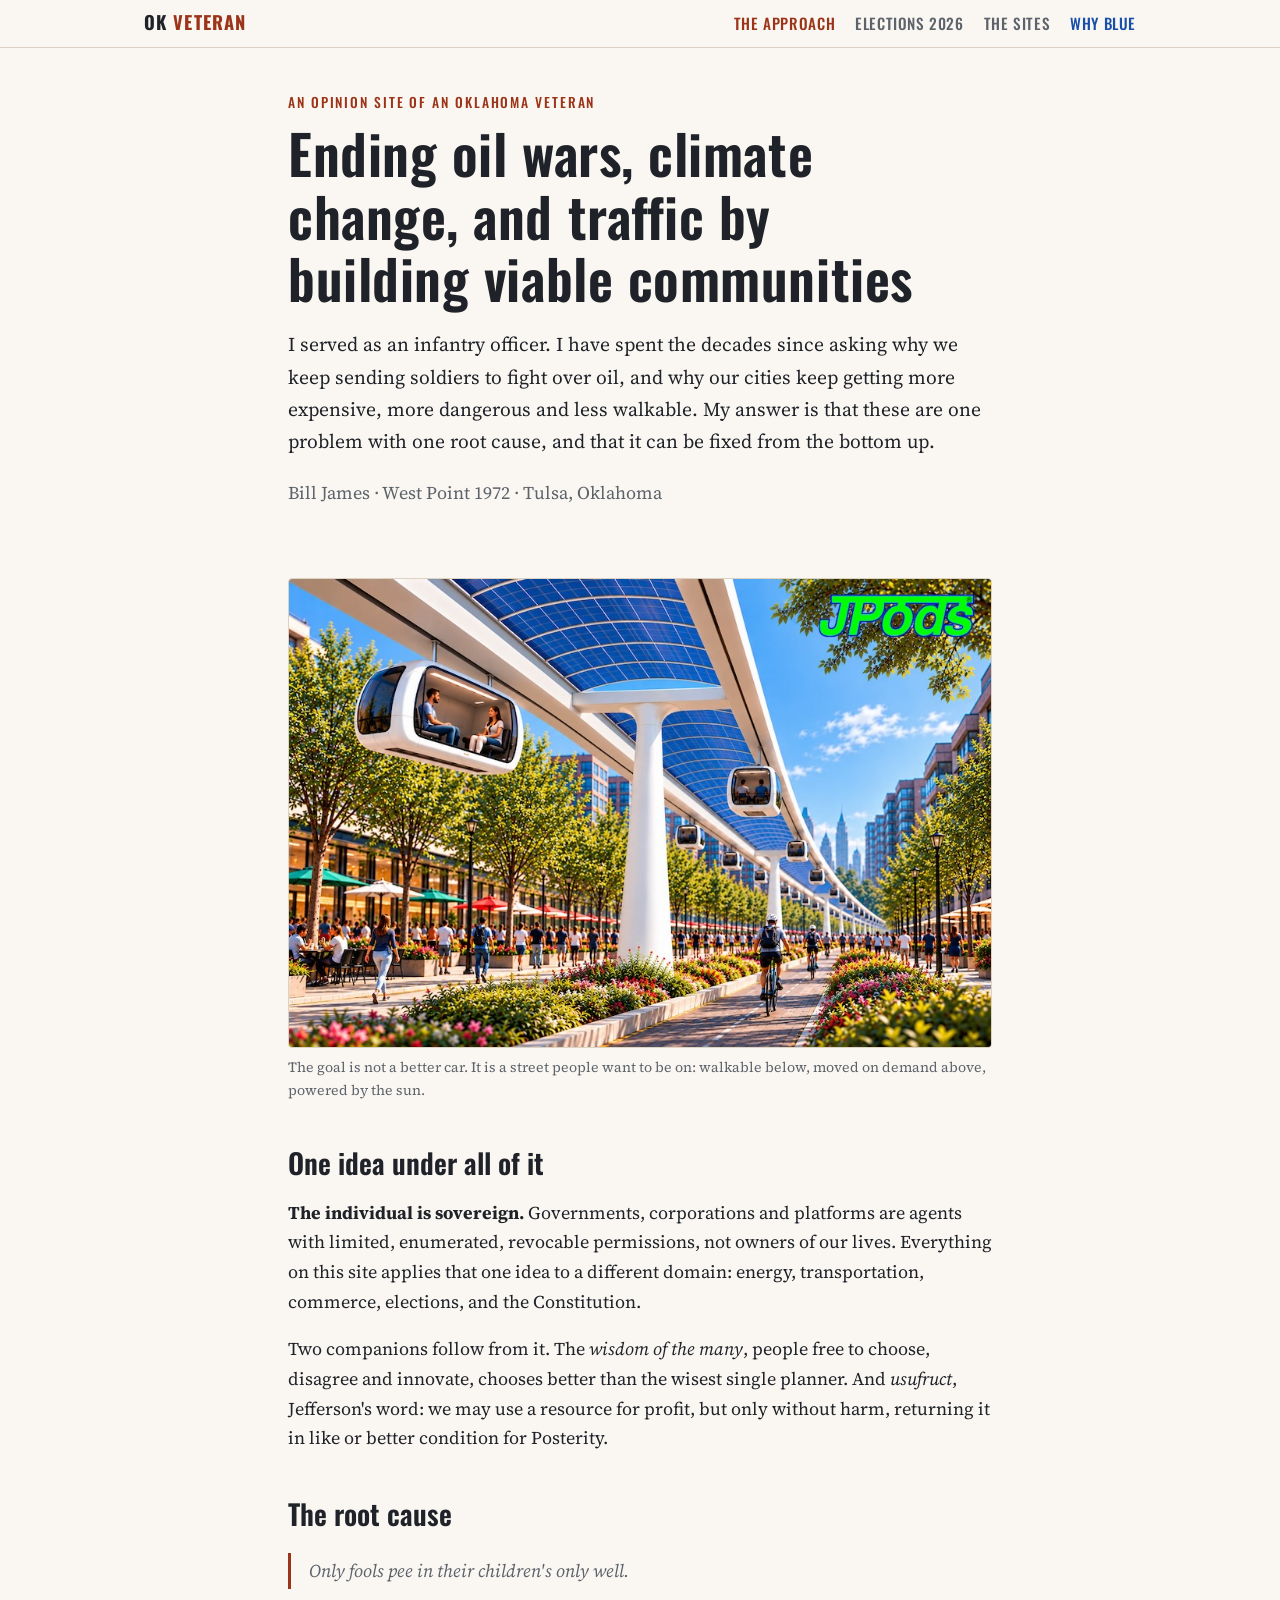
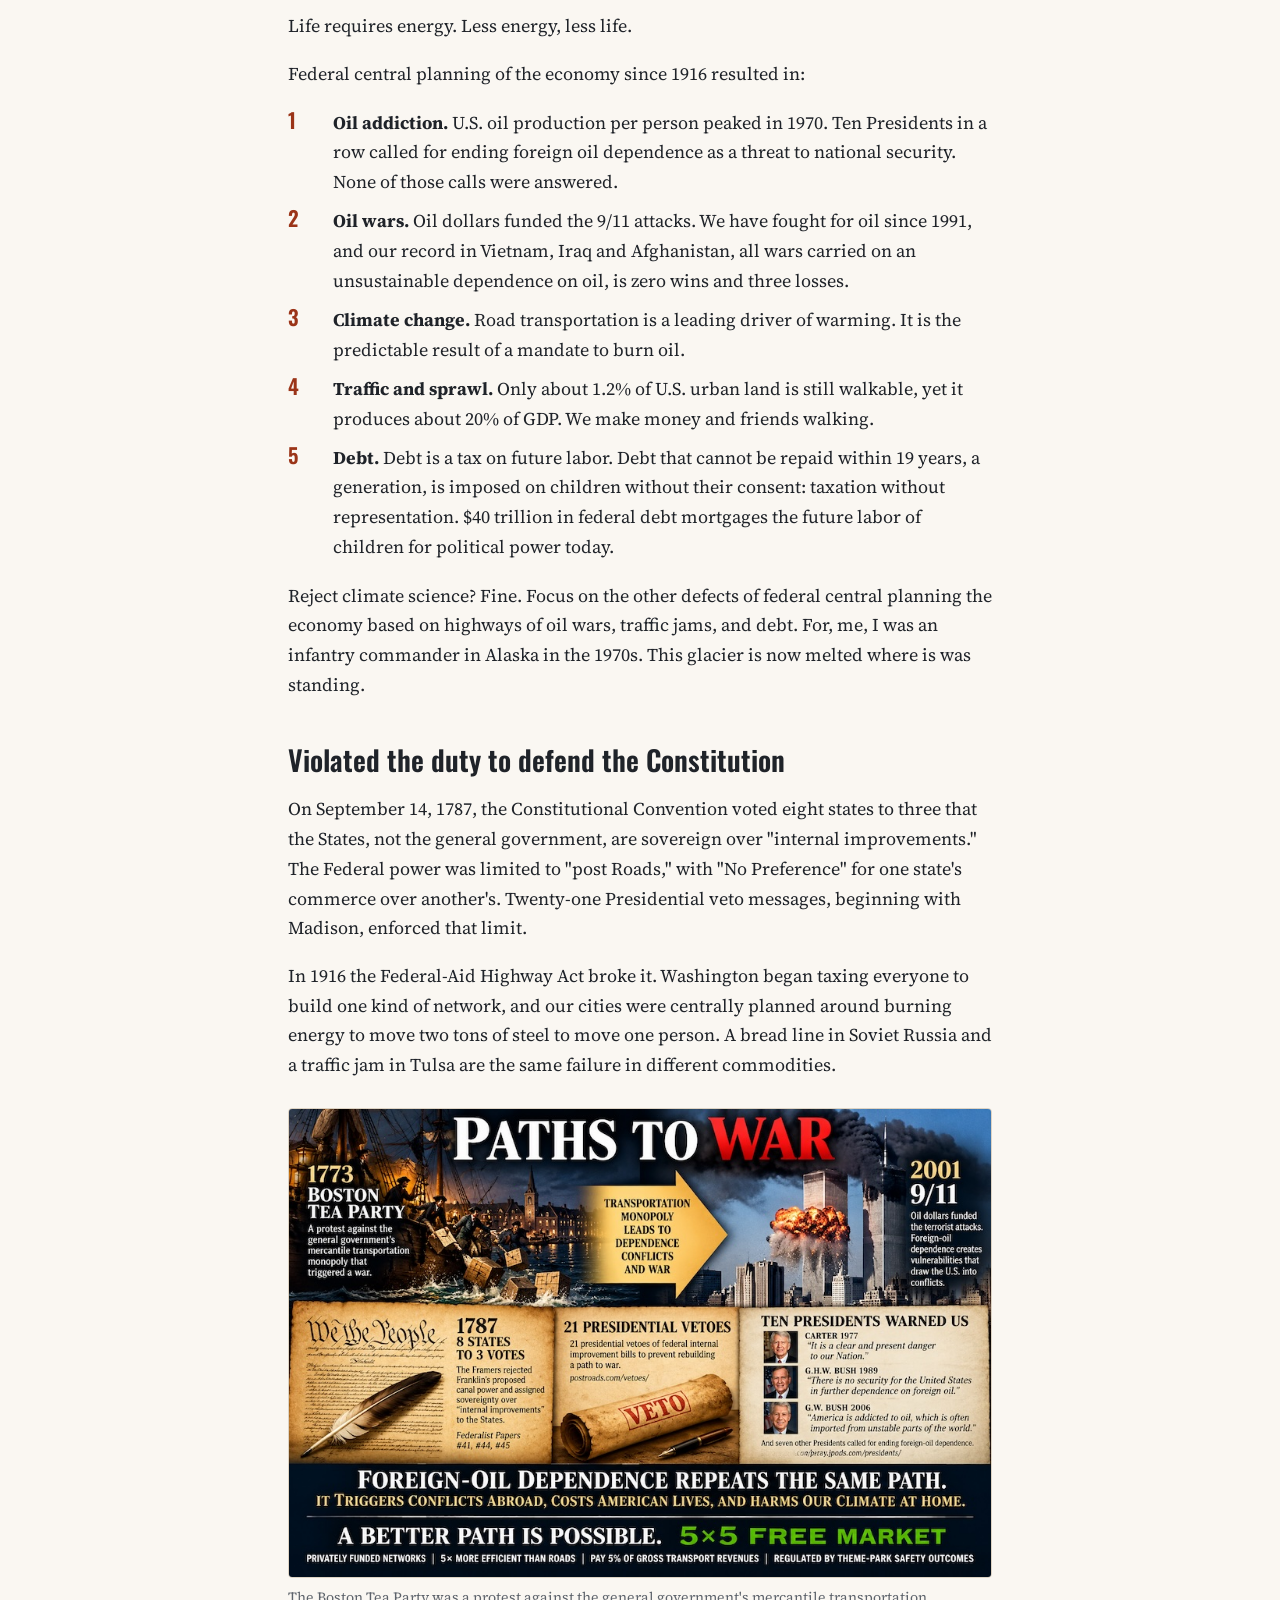
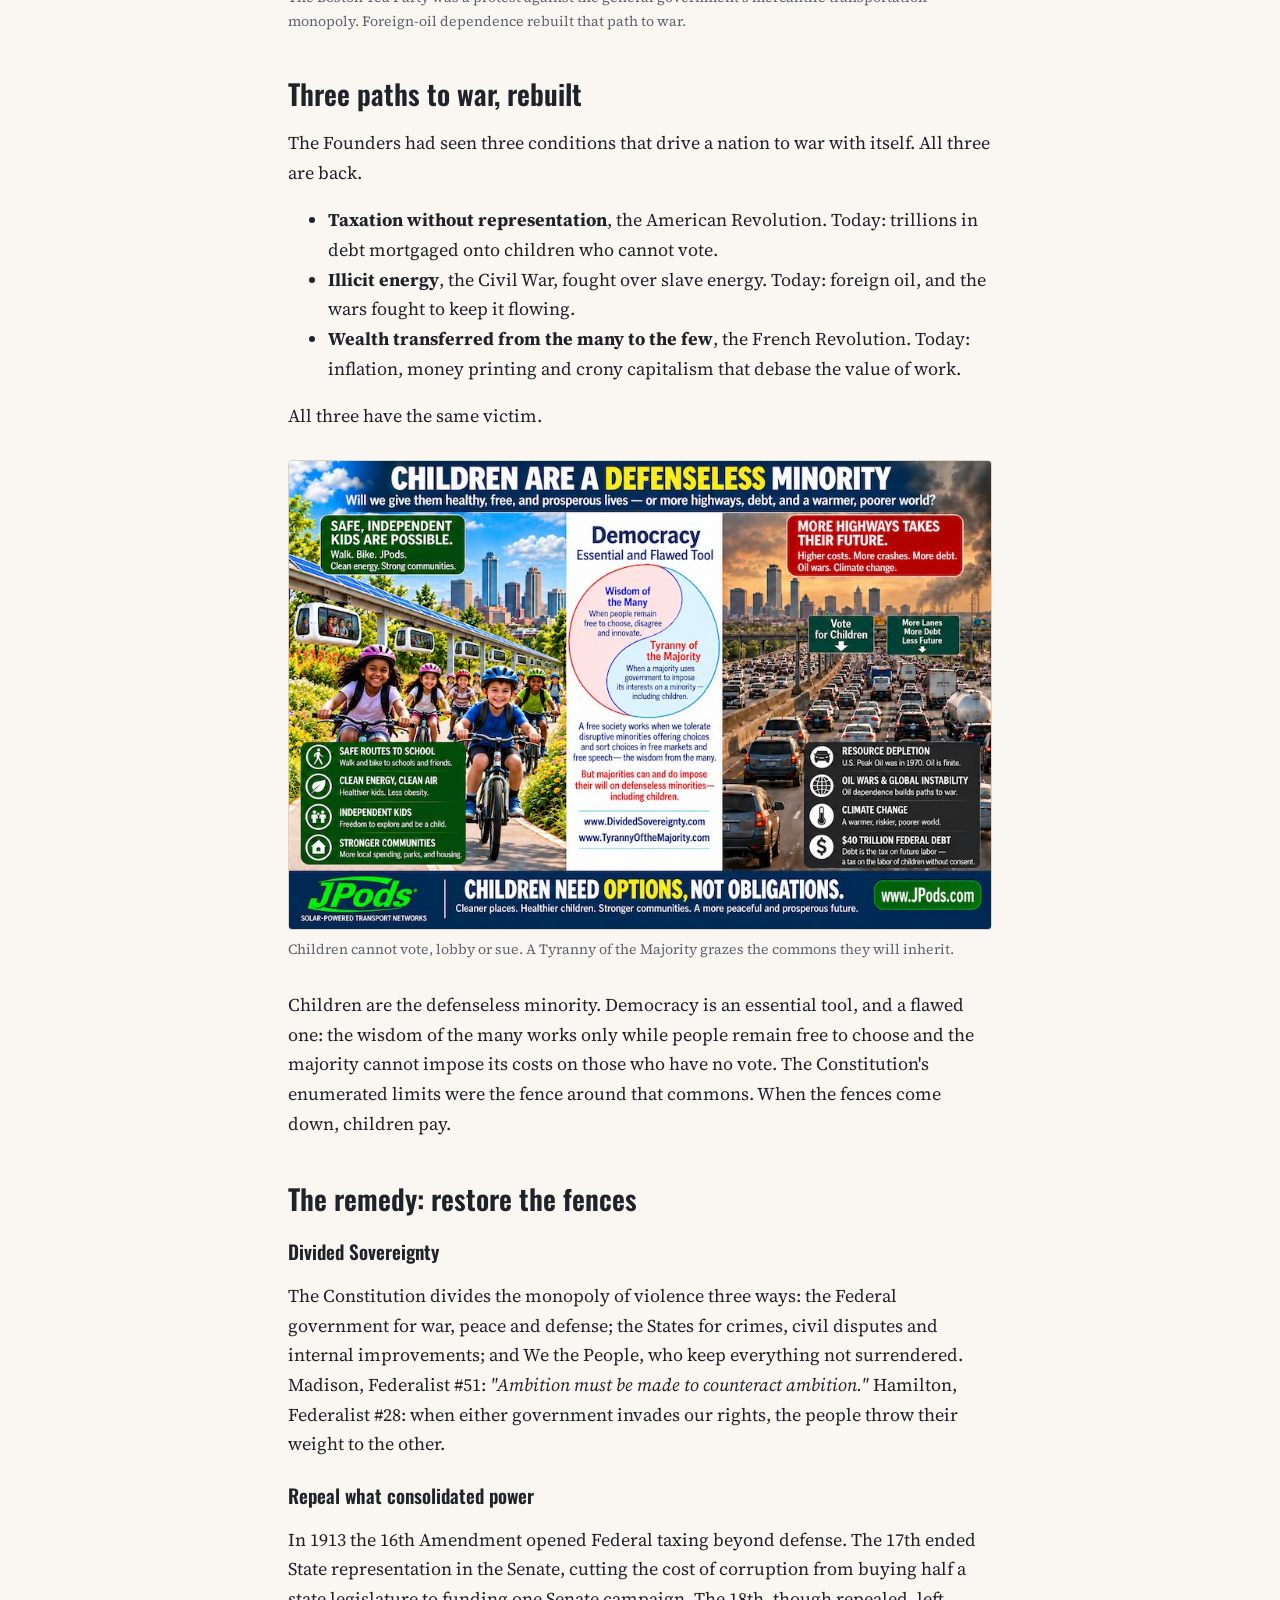
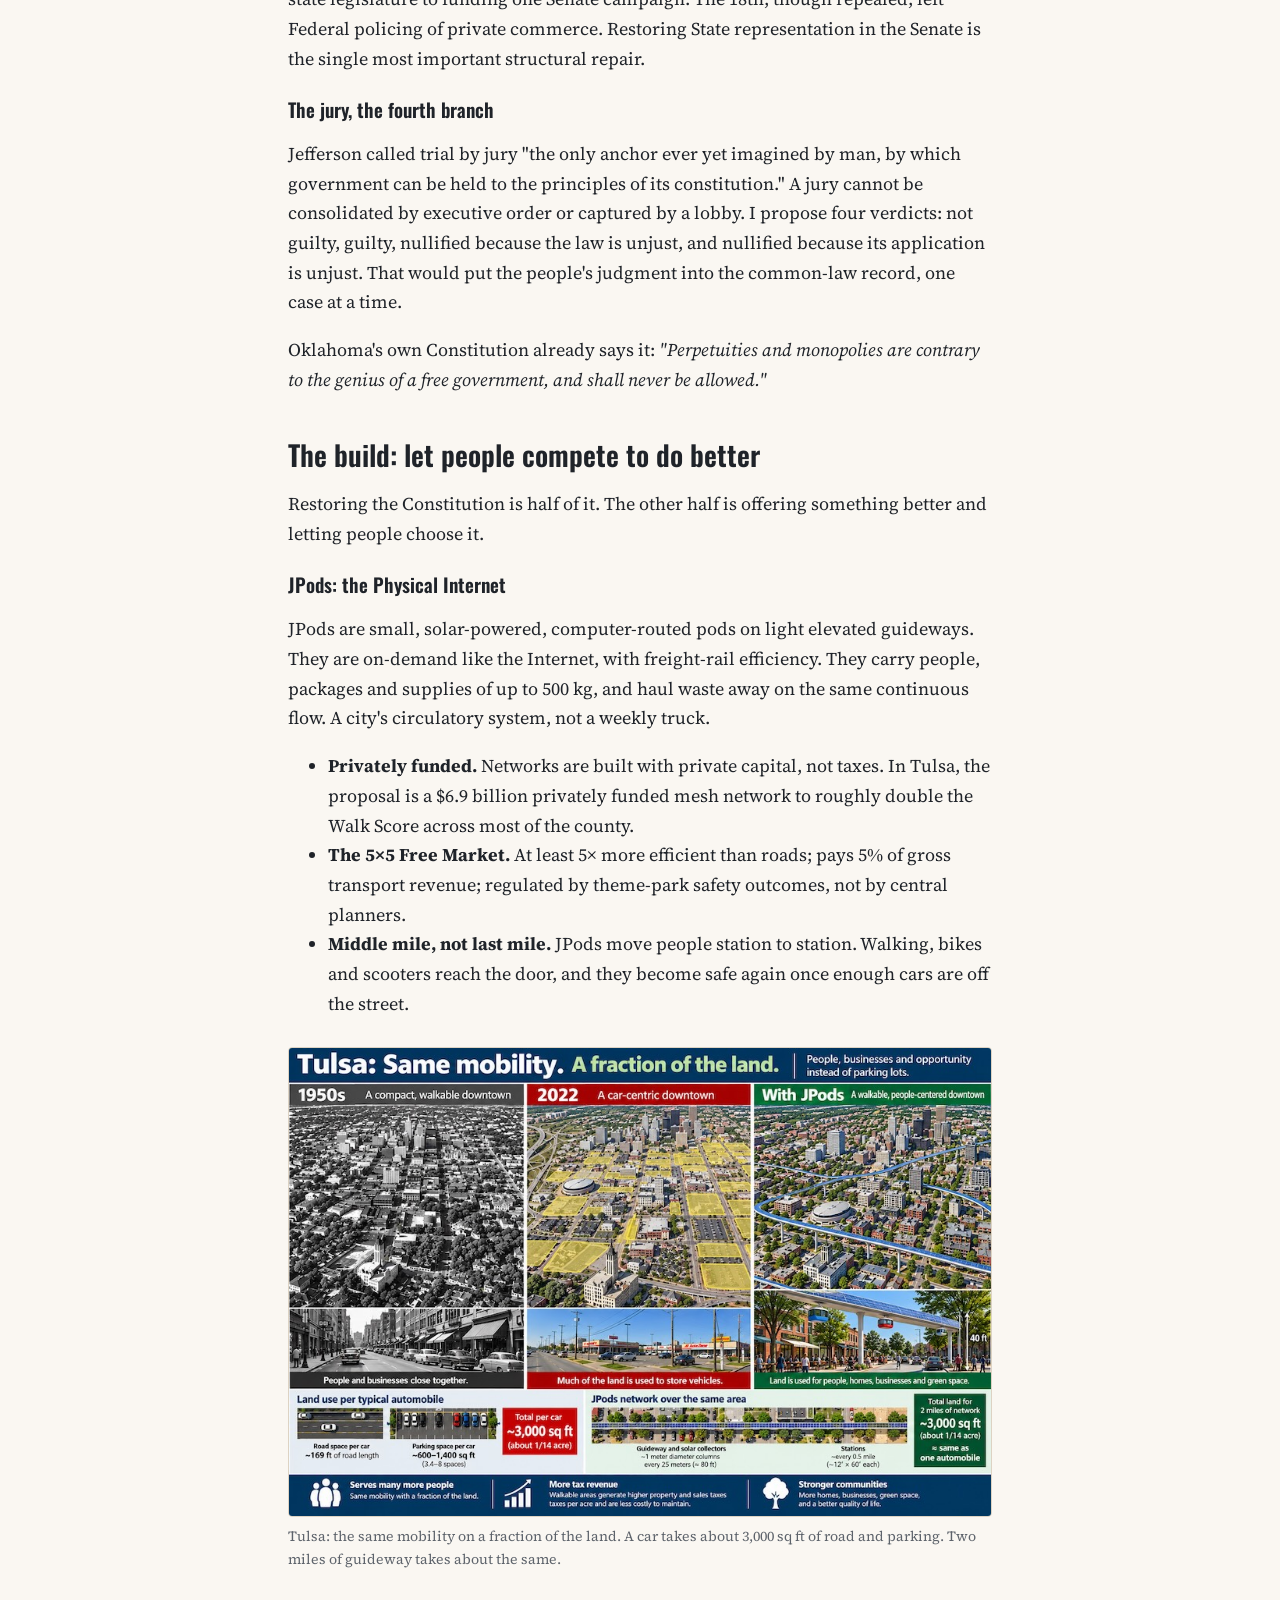
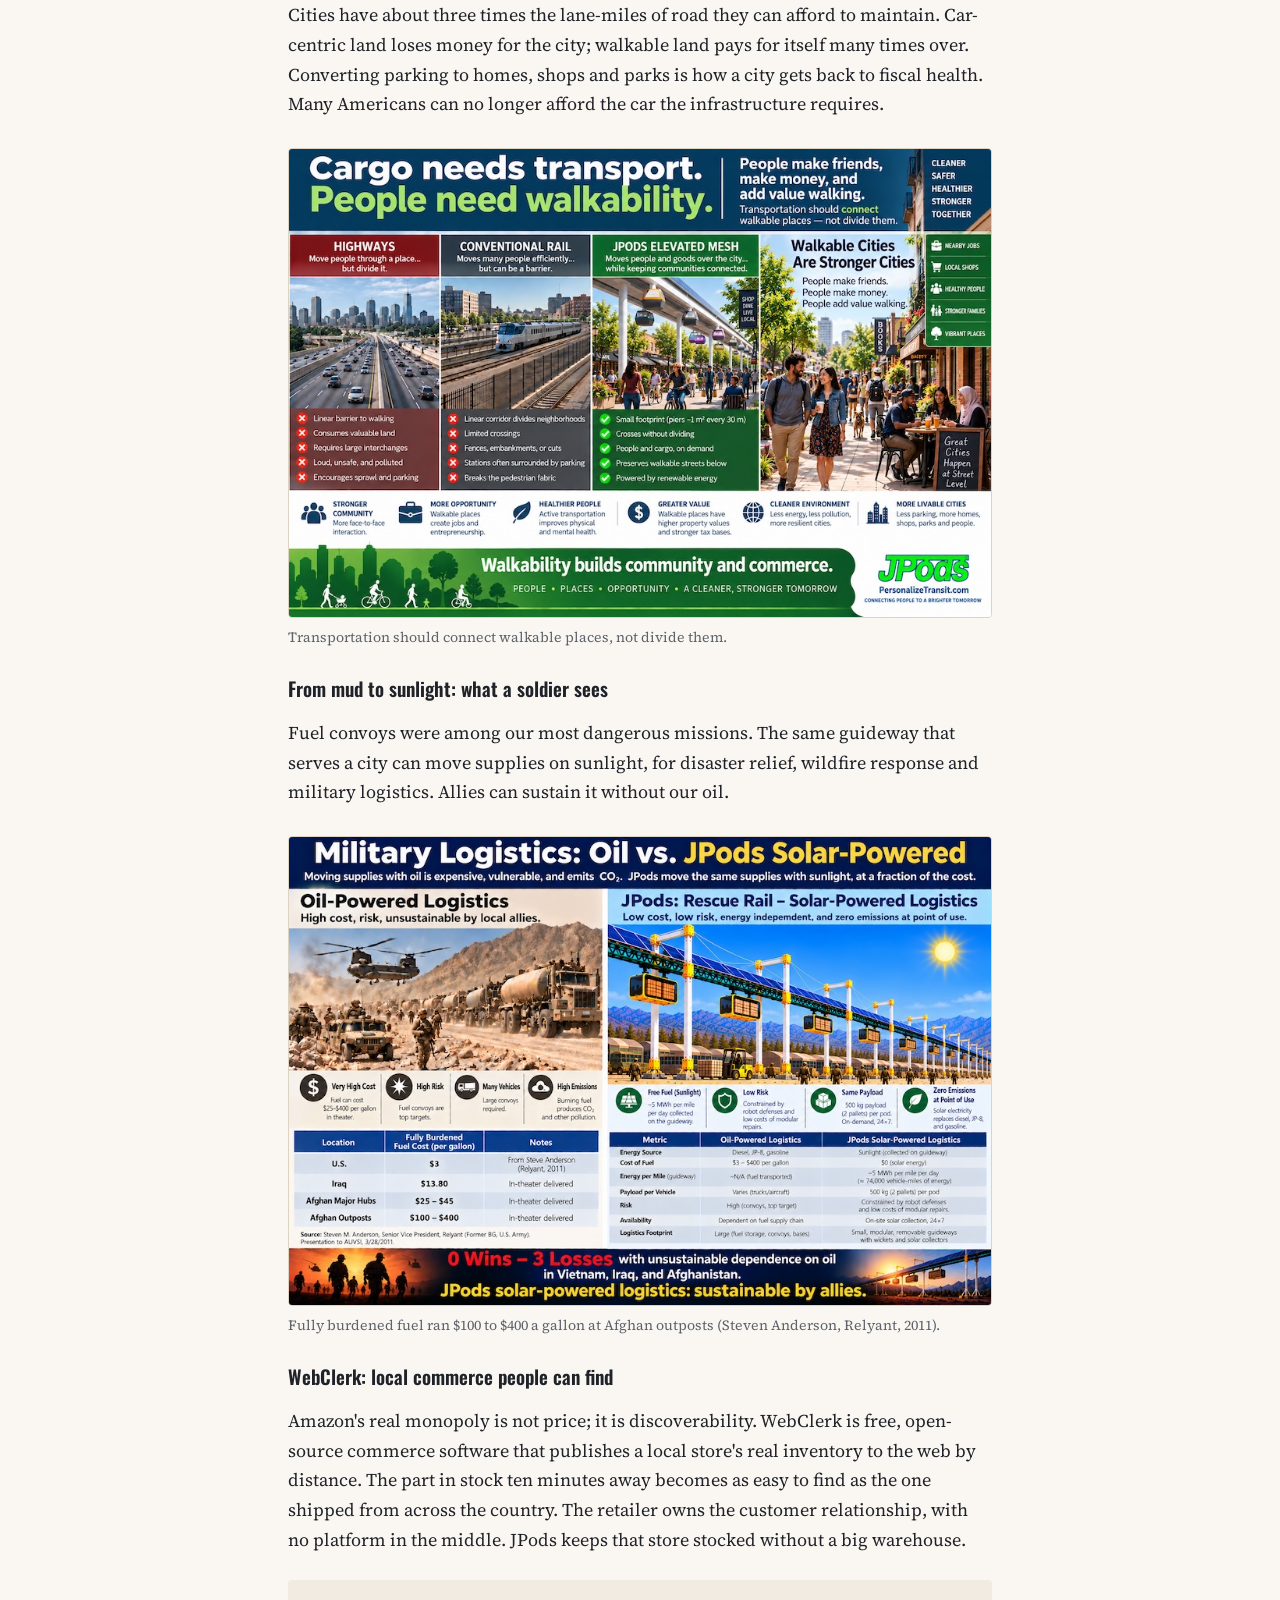
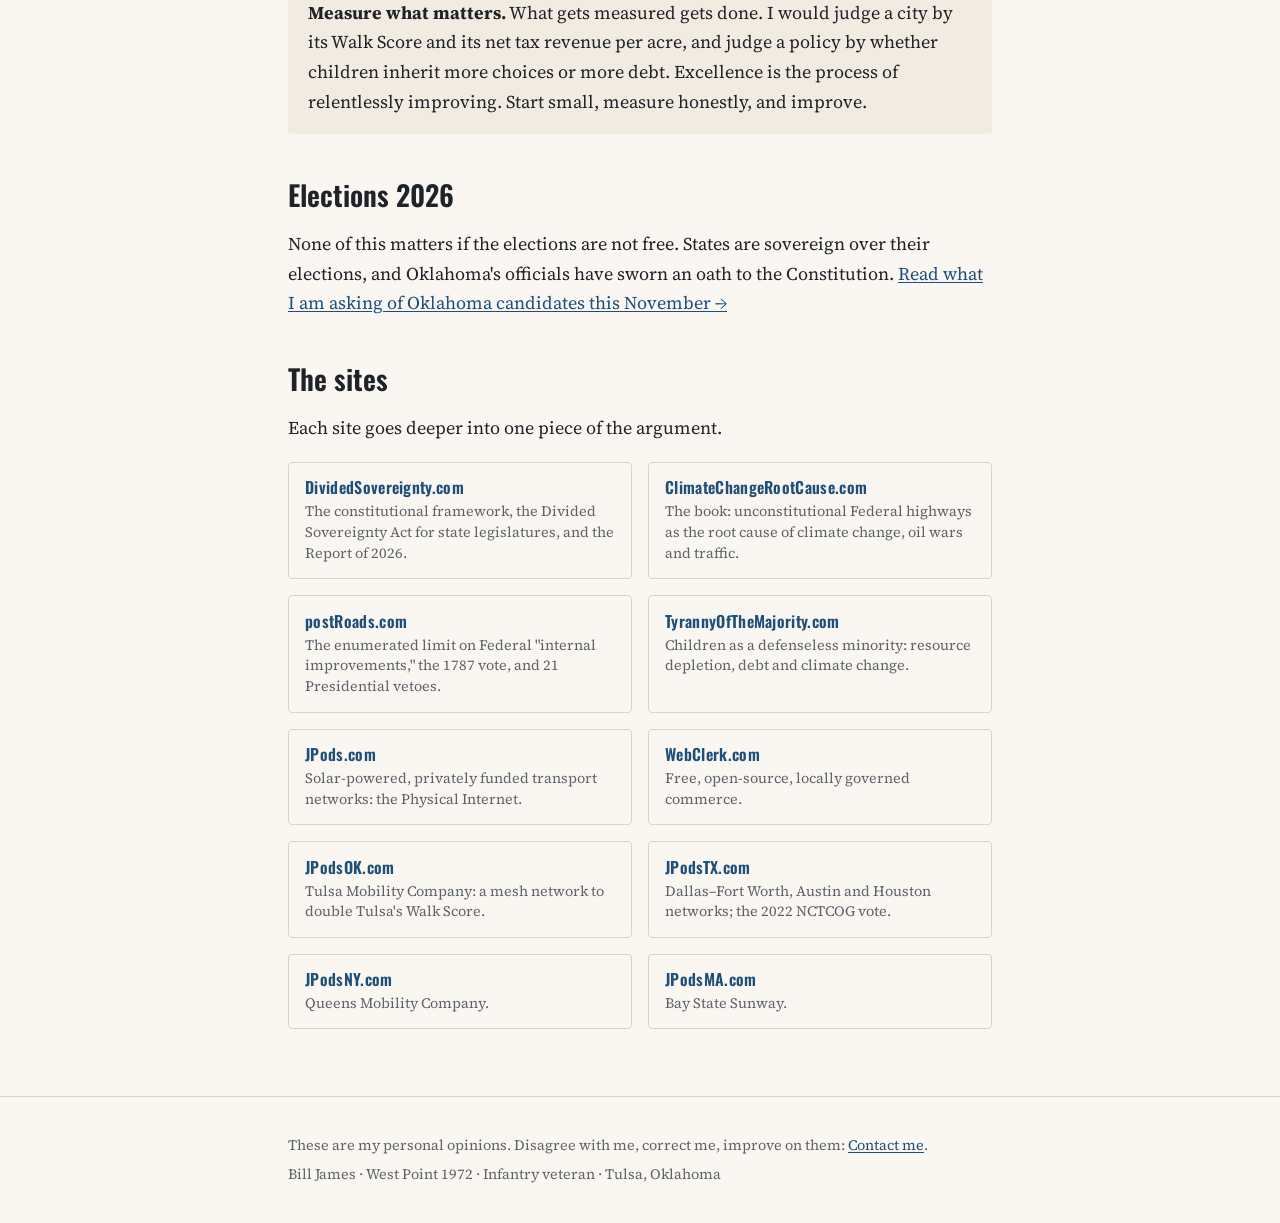
==== commit 9a729717: "Alaska" ====
--- a/index.html
+++ b/index.html
@@ -68,6 +68,8 @@
       <li><span><strong>Debt.</strong> Debt is a tax on future labor. Debt that cannot be repaid within 19 years, a
         generation, is imposed on children without their consent: taxation without representation. $40 trillion in federal debt mortgages the future labor of children for political power today.</span></li>
     </ol>
+    <p>Reject climate science? Fine. Focus on the other defects of federal central planning the economy based on highways of oil wars, traffic jams, and debt. For, me, I was an infantry commander in Alaska in the 1970s. This glacier is now melted where is was standing.</p>
+    
     <h2>Violated the duty to defend the Constitution</h2>
     <p>On September 14, 1787, the Constitutional Convention voted eight states to three that the States, not the
       general government, are sovereign over "internal improvements." The Federal power was limited to "post Roads,"
